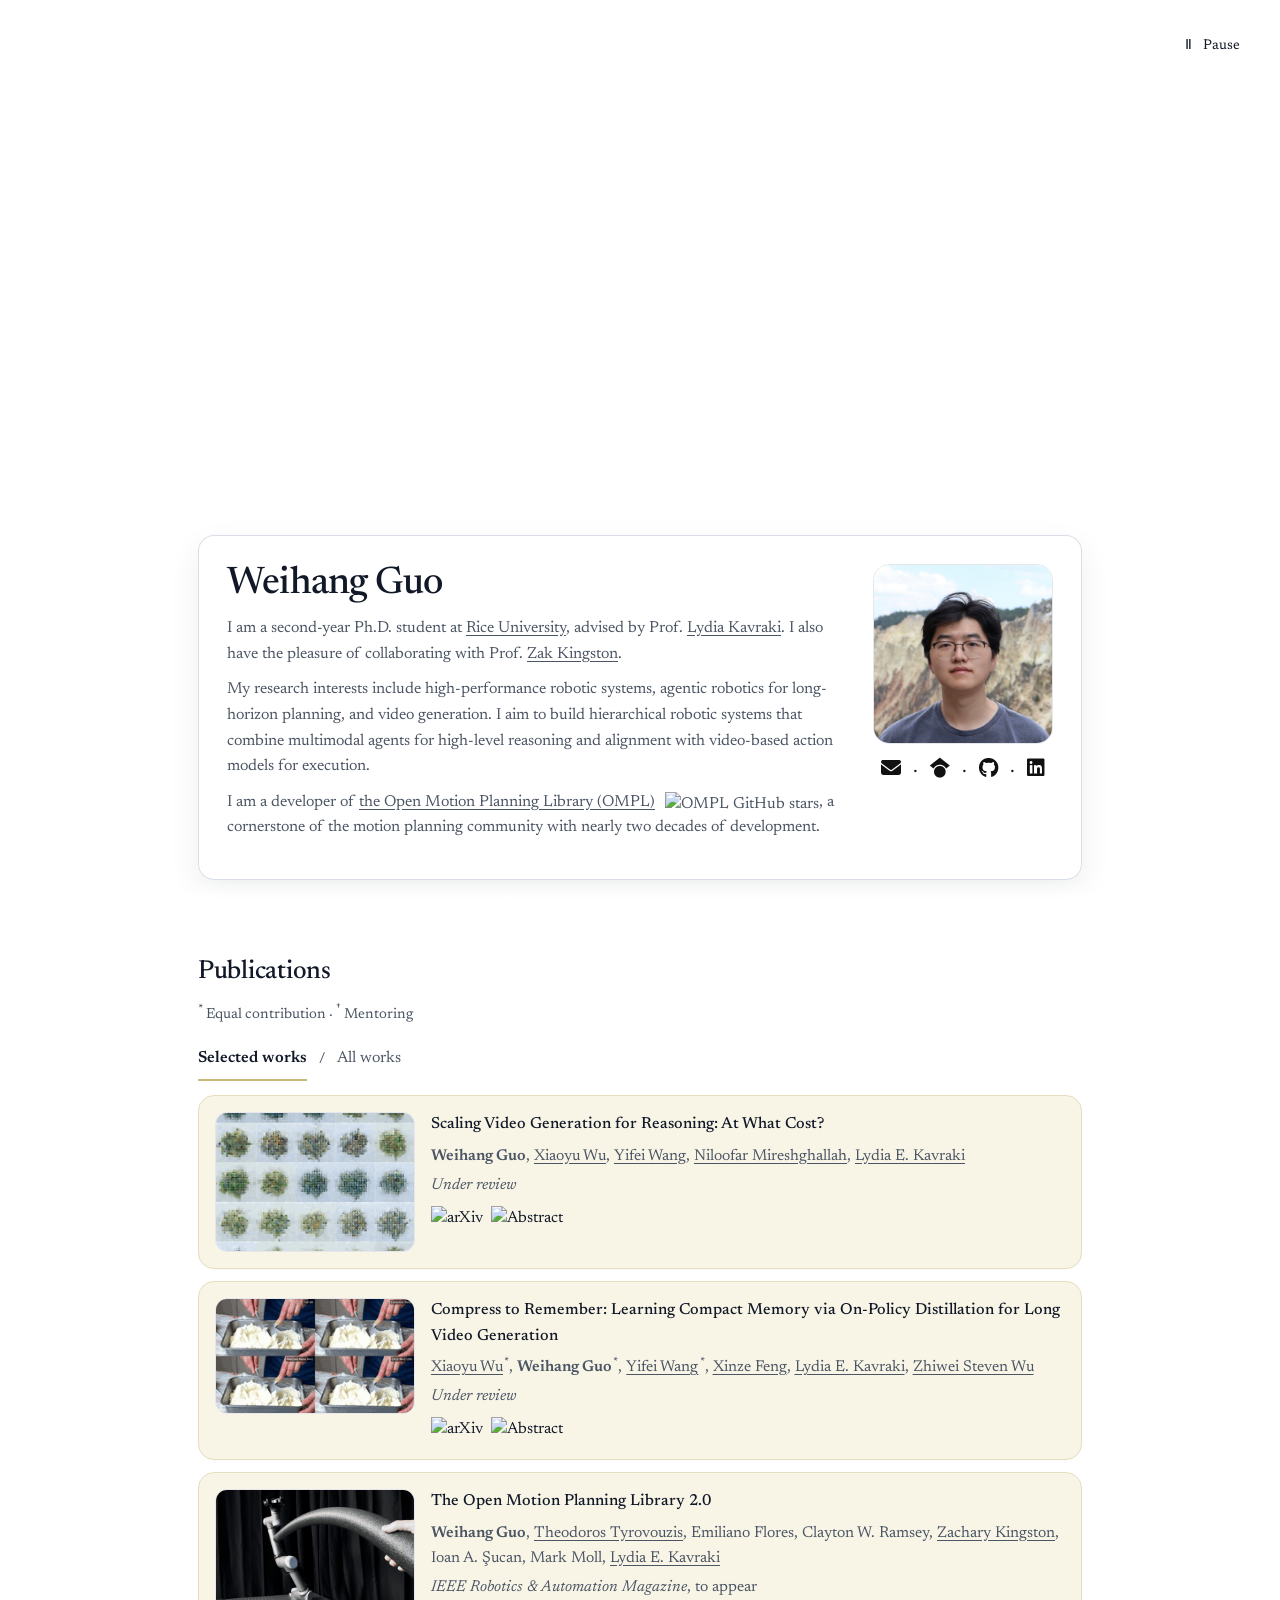
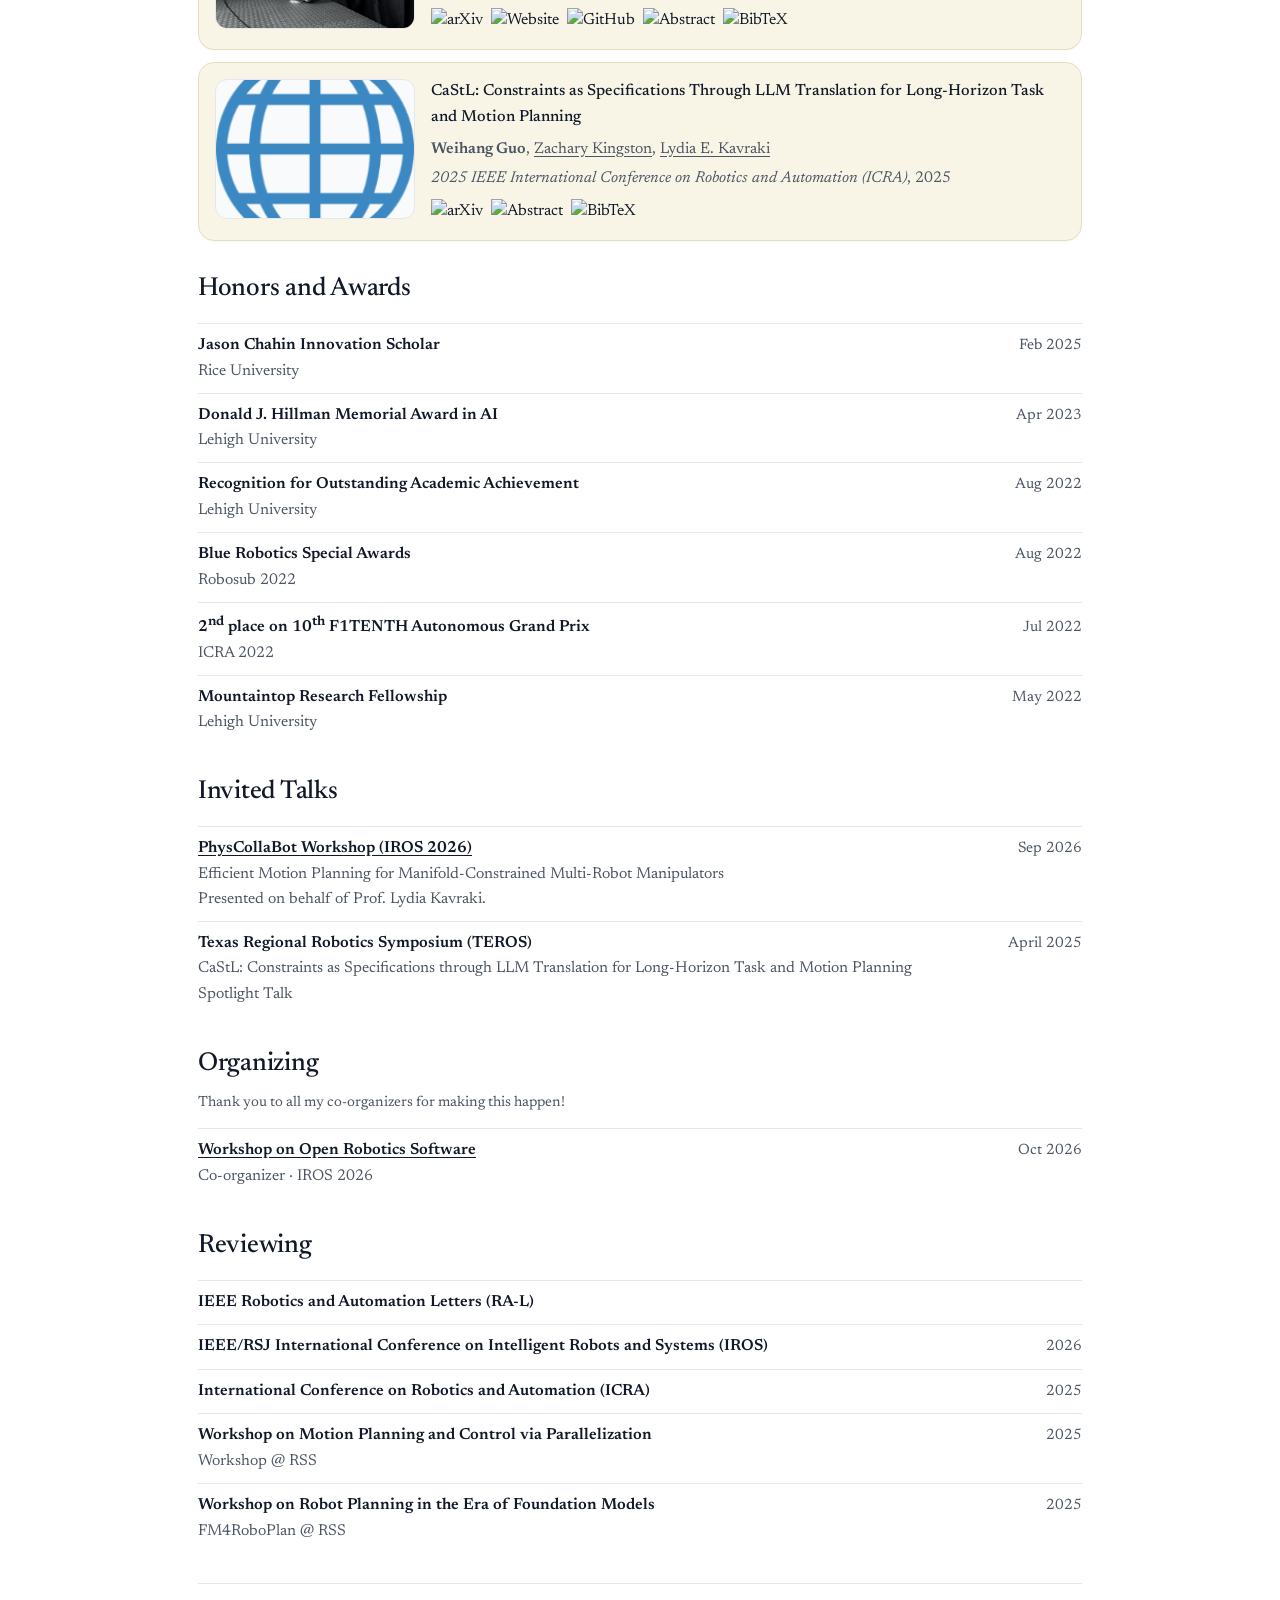
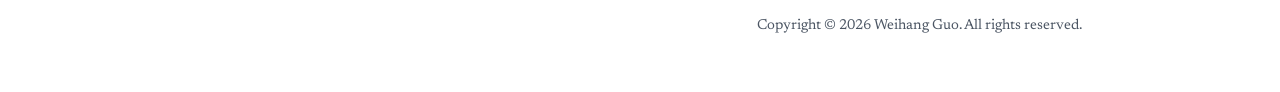
==== index.html @ 92f0de95 "Replace PACC thumbnail with animated comparison video" ====
<!DOCTYPE HTML>
<html lang="en">
  <head>
    <meta http-equiv="Content-Type" content="text/html; charset=UTF-8">

    <title>Weihang Guo</title>

    <meta name="author" content="Weihang Guo">
    <meta name="viewport" content="width=device-width, initial-scale=1">
    <link rel="shortcut icon" href="images/favicon/favicon.svg" type="image/x-icon">
    <link rel="preconnect" href="https://fonts.googleapis.com">
    <link rel="preconnect" href="https://fonts.gstatic.com" crossorigin>
    <link rel="stylesheet" href="https://fonts.googleapis.com/css2?family=Newsreader:ital,opsz,wght@0,6..72,400;0,6..72,500;0,6..72,600;1,6..72,400;1,6..72,500;1,6..72,600&amp;display=swap">
    <link rel="stylesheet" type="text/css" href="stylesheet.css?v=20260929-publication-filter">
    <script src="cover.js" defer></script>
    <link rel="stylesheet" href="https://cdnjs.cloudflare.com/ajax/libs/font-awesome/6.5.0/css/all.min.css">
    <script src="https://cdnjs.cloudflare.com/ajax/libs/js-yaml/4.1.0/js-yaml.min.js"></script>
    
  </head>
<body>
  <section class="cover" aria-labelledby="cover-title">
    <div class="cover-collage" aria-hidden="true">
      <div class="cover-tile"><img src="images/cover_page/cover_1.webp" alt="" decoding="async"></div>
      <div class="cover-tile"><img src="images/cover_page/posters/cover_3.jpg" data-animation="images/cover_page/cover_3.gif" alt="" decoding="async"></div>
      <div class="cover-tile"><img src="images/cover_page/posters/cover_9.jpg" data-animation="images/cover_page/cover_9.gif" alt="" decoding="async"></div>
      <div class="cover-tile"><img src="images/cover_page/cover_11.webp" alt="" decoding="async"></div>
      <div class="cover-tile"><img src="images/cover_page/posters/cover_14.jpg" data-animation="images/cover_page/cover_14.gif" alt="" decoding="async"></div>
      <div class="cover-tile"><img src="images/cover_page/posters/cover_10.jpg" data-animation="images/cover_page/cover_10.gif" alt="" decoding="async"></div>
      <div class="cover-tile"><img src="images/cover_page/posters/cover_13.jpg" data-animation="images/cover_page/cover_13.gif" alt="" decoding="async"></div>
      <div class="cover-tile"><img src="images/cover_page/cover_6.webp" alt="" decoding="async"></div>
      <div class="cover-tile"><img src="images/cover_page/posters/cover_15.jpg" data-animation="images/cover_page/cover_15.gif" alt="" decoding="async"></div>
      <div class="cover-tile"><img src="images/cover_page/posters/cover_8.jpg" data-animation="images/cover_page/cover_8.gif" alt="" decoding="async"></div>
      <div class="cover-tile"><img src="images/cover_page/posters/cover_5.jpg" data-animation="images/cover_page/cover_5.gif" alt="" decoding="async"></div>
      <div class="cover-tile"><img src="images/cover_page/cover_4.webp" alt="" decoding="async"></div>
      <div class="cover-tile"><img src="images/cover_page/posters/cover_12.jpg" data-animation="images/cover_page/cover_12.gif" alt="" decoding="async"></div>
      <div class="cover-tile"><img src="images/cover_page/posters/cover_7.jpg" data-animation="images/cover_page/cover_7.gif" alt="" decoding="async"></div>
      <div class="cover-tile"><img src="images/cover_page/posters/cover_16.jpg" data-animation="images/cover_page/cover_16.gif" alt="" decoding="async"></div>
      <div class="cover-tile"><img src="images/cover_page/cover_2.webp" alt="" decoding="async"></div>
    </div>
    <div class="cover-shade"></div>
    <div class="cover-content">
      <!-- Header -->
      <header class="hero" id="about">
        <div class="hero-text">
          <h1 class="name" id="cover-title">Weihang Guo</h1>

          <p>
            I am a second-year Ph.D. student at <a target="_blank" href="https://www.rice.edu/">Rice University</a>,
            advised by Prof. <a target="_blank" href="https://profiles.rice.edu/faculty/lydia-e-kavraki">Lydia Kavraki</a>.
            I also have the pleasure of collaborating with Prof. <a target="_blank" href="https://zkingston.com/">Zak Kingston</a>.
          </p>

          <p>
            My research interests include high-performance robotic systems, agentic robotics for long-horizon planning, and video generation.
            I aim to build hierarchical robotic systems that combine multimodal agents for high-level reasoning and alignment with video-based action models for execution.
          </p>

          <p>
            I am a developer of <a target="_blank" href="https://ompl.kavrakilab.org/">the Open Motion Planning Library (OMPL)</a>
            <a class="github-stars" href="https://github.com/ompl/ompl" target="_blank" rel="noopener noreferrer" aria-label="View OMPL on GitHub">
              <img src="https://img.shields.io/github/stars/ompl/ompl?style=social&amp;label=OMPL%20stars" alt="OMPL GitHub stars" height="20" decoding="async">
            </a>,
            a cornerstone of the motion planning community with nearly two decades of development.
          </p>

          <!-- <p>
            You can find my CV <a target="_blank" href="cv.pdf">here</a>.
          </p> -->
        </div>

        <div class="avatar-container">
          <div class="avatar">
            <img src="images/me.jpeg" alt="Weihang Guo" width="180" height="180" fetchpriority="high" />
          </div>
          <nav class="links" aria-label="Contact and profiles">
            <a href="mailto:wg25@rice.edu" title="Email" aria-label="Email">
              <i class="fa-solid fa-envelope"></i>
            </a><span class="links-separator" aria-hidden="true">·</span>
            <a target="_blank" href="https://scholar.google.com/citations?user=wMvaTUMAAAAJ&hl=en" title="Google Scholar" aria-label="Google Scholar">
              <i class="fa-brands fa-google-scholar"></i>
            </a><span class="links-separator" aria-hidden="true">·</span>
            <a target="_blank" href="https://github.com/WeihangGuo" title="GitHub" aria-label="GitHub">
              <i class="fa-brands fa-github"></i>
            </a><span class="links-separator" aria-hidden="true">·</span>
            <a target="_blank" rel="noopener noreferrer" href="https://www.linkedin.com/in/weihang-guo-95519a206/" title="LinkedIn" aria-label="LinkedIn">
              <i class="fa-brands fa-linkedin" aria-hidden="true"></i>
            </a>
          </nav>
        </div>
      </header>
    </div>
    <button class="cover-pause" type="button" aria-label="Pause cover animation" aria-pressed="false" hidden>
      <span class="cover-pause-icon" aria-hidden="true">Ⅱ</span>
      <span class="cover-pause-label">Pause</span>
    </button>
  </section>
  <div class="page">
    <!-- Publications -->
    <section class="section">
      <h2>Publications</h2>
      <p class="section-note"><sup>*</sup> Equal contribution &middot; <sup>&dagger;</sup> Mentoring</p>
      <div class="pub-filters" role="group" aria-label="Publication view">
        <button class="pub-filter" type="button" data-pubs-view="selected" aria-pressed="true" aria-controls="pubs-container">Selected works</button>
        <span aria-hidden="true">/</span>
        <button class="pub-filter" type="button" data-pubs-view="all" aria-pressed="false" aria-controls="pubs-container">All works</button>
      </div>
      <noscript>
        <style>
          .pub-filters{ display: none; }
          #pubs-container[data-view="selected"] > .pub:not(.pub-highlight){ display: grid; }
        </style>
      </noscript>
      <div id="pubs-container" data-view="selected">
<!-- PUBS:BEGIN (auto-generated by build_pubs.py from data/*.yml; do not edit by hand) -->
      <article class="pub">
        <img class="pub-thumb pub-thumb-contain" src="images/lee2026semanticrisk.webp" alt="paper thumbnail" onerror="this.src='images/favicon/android-chrome-192x192.png'" />
        <div class="pub-body">
          <div class="pub-title">Foundation-Model-Guided Topology-Aware Semantic Risk Fields for Manipulation</div>
          <div class="pub-authors">Giung Lee, <strong>Weihang Guo</strong><sup class="author-marker" title="Mentoring" aria-label="Mentoring">†</sup>, <a target="_blank" href="https://profiles.rice.edu/faculty/lydia-e-kavraki">Lydia E. Kavraki</a></div>
          <div class="pub-footer">
            <div class="pub-venue"><em>Under review</em></div>
            <div class="pub-links">
              <a target="_blank" href="https://arxiv.org/abs/2609.36640">
                <img src="https://img.shields.io/badge/arXiv-2609.36640-b31b1b.svg" alt="arXiv">
              </a>
              <a onclick="document.getElementById('abs-lee2026semanticrisk').style.display = document.getElementById('abs-lee2026semanticrisk').style.display === 'block' ? 'none' : 'block'">
                <img src="https://img.shields.io/badge/Abstract-374151.svg" alt="Abstract">
              </a>
            </div>
          </div>
          <div class="pub-dropdown" id="abs-lee2026semanticrisk">
            <p><strong>Abstract:</strong> Robot motion planning in everyday environments must satisfy hard geometric constraints while accounting for context-dependent semantic risk. We present a foundation-model-guided, topology-aware semantic risk field that extends manipulation safety beyond collision avoidance. For each manipulated-object/scene-object pair, a foundation model provides six directional risk weights and a pair-specific spatial decay scale. The method combines these priors with voxelized 3D scene geometry using topology-aware shielding and geodesic spatial decay. A GPU-parallel backend batches object-level distance and risk computations to construct a dense 3D field that serves as a modular cost for downstream motion planning. We evaluate the field's shielding behavior under full and partial barriers and compare its 3D workspace representation with a pixel-wise semantic-prior baseline. Across three household simulation scenarios, trajectories optimized with the proposed field have lower semantic exposure than collision-only trajectories under the same geometric constraints. We also evaluate the computational practicality and reliability of the supporting pipeline. Together, these results support the proposed field as a practical topology-aware semantic cost representation for manipulation planning beyond collision avoidance.</p>
          </div>
        </div>
      </article>
      <article class="pub pub-highlight">
        <img class="pub-thumb" src="images/guo2026scalingvideo.gif" alt="paper thumbnail" onerror="this.src='images/favicon/android-chrome-192x192.png'" />
        <div class="pub-body">
          <div class="pub-title">Scaling Video Generation for Reasoning: At What Cost?</div>
          <div class="pub-authors"><strong>Weihang Guo</strong>, <a target="_blank" href="https://nicholas0228.github.io/">Xiaoyu Wu</a>, <a target="_blank" href="https://a-little-hoof.github.io/">Yifei Wang</a>, <a target="_blank" href="https://mireshghallah.github.io/">Niloofar Mireshghallah</a>, <a target="_blank" href="https://profiles.rice.edu/faculty/lydia-e-kavraki">Lydia E. Kavraki</a></div>
          <div class="pub-footer">
            <div class="pub-venue"><em>Under review</em></div>
            <div class="pub-links">
              <a target="_blank" href="https://arxiv.org/abs/2609.36599">
                <img src="https://img.shields.io/badge/arXiv-2609.36599-b31b1b.svg" alt="arXiv">
              </a>
              <a onclick="document.getElementById('abs-guo2026scalingvideo').style.display = document.getElementById('abs-guo2026scalingvideo').style.display === 'block' ? 'none' : 'block'">
                <img src="https://img.shields.io/badge/Abstract-374151.svg" alt="Abstract">
              </a>
            </div>
          </div>
          <div class="pub-dropdown" id="abs-guo2026scalingvideo">
            <p><strong>Abstract:</strong> We study whether scaling video generation enables models to reason about hidden information from the past frames, and at what computational cost. Our controlled benchmark requires predicting nine prescribed moves of an initially solved 2x2x2 Rubik's Cube from a fixed view of three faces. Correct predictions require inferring how actions change hidden states, and the simulator provides exact ground truth for evaluation. Models learn plausible cube geometry early, while correct sticker configurations require substantially more training. Although validation MSE follows approximate power-law scaling, lower MSE loss does not reliably indicate downstream reasoning capabilities. Smaller autoregressive models achieve higher state accuracy with limited compute, while larger models reach higher accuracy after more training. At roughly 0.1 PF-days, the 70M-parameter model correctly predicts the visible sticker configuration in 44.6% of post-action frames, compared with 0.3% for the 1B model, which reaches 83.7% at 3.14 PF-days. Symbolic state supervision raises the 20M model's frame accuracy from 31.1% to 67.3% at the same training-data budget, suggesting that learning representations of state changes can complement scaling.</p>
          </div>
        </div>
      </article>
      <article class="pub pub-highlight">
        <img class="pub-thumb pub-thumb-contain" src="images/wu2026pacc.gif" alt="paper thumbnail" onerror="this.src='images/favicon/android-chrome-192x192.png'" />
        <div class="pub-body">
          <div class="pub-title">Compress to Remember: Learning Compact Memory via On-Policy Distillation for Long Video Generation</div>
          <div class="pub-authors"><a target="_blank" href="https://nicholas0228.github.io/">Xiaoyu Wu</a><sup class="author-marker" title="Equal contribution" aria-label="Equal contribution">*</sup>, <strong>Weihang Guo</strong><sup class="author-marker" title="Equal contribution" aria-label="Equal contribution">*</sup>, <a target="_blank" href="https://a-little-hoof.github.io/">Yifei Wang</a><sup class="author-marker" title="Equal contribution" aria-label="Equal contribution">*</sup>, <a target="_blank" href="https://www.linkedin.com/in/xinze/">Xinze Feng</a>, <a target="_blank" href="https://profiles.rice.edu/faculty/lydia-e-kavraki">Lydia E. Kavraki</a>, <a target="_blank" href="https://zstevenwu.com/">Zhiwei Steven Wu</a></div>
          <div class="pub-footer">
            <div class="pub-venue"><em>Under review</em></div>
            <div class="pub-links">
              <a target="_blank" href="https://arxiv.org/abs/2609.36364">
                <img src="https://img.shields.io/badge/arXiv-2609.36364-b31b1b.svg" alt="arXiv">
              </a>
              <a onclick="document.getElementById('abs-wu2026pacc').style.display = document.getElementById('abs-wu2026pacc').style.display === 'block' ? 'none' : 'block'">
                <img src="https://img.shields.io/badge/Abstract-374151.svg" alt="Abstract">
              </a>
            </div>
          </div>
          <div class="pub-dropdown" id="abs-wu2026pacc">
            <p><strong>Abstract:</strong> Standard video generators do not natively compact historical context into reusable memory tokens. As generation continues, the growing history makes it increasingly difficult to retain information from earlier frames due to long-context degradation. Key-frame-based approaches address this challenge by retaining selected past frames, but can discard information needed for future generation. Rather than relying on frame selection alone, we study whether a frozen video generator can supply the supervision needed to learn a compact representation of the history. We propose Prediction-Aligned Context Compaction (PACC), which uses a learned compressor to aggregate information across past frames into compact memory tokens. We train the compressor through on-policy distillation, using the same frozen generator both as a student when conditioned on compressed memory and as a teacher when conditioned on the full history. The student generates continuations, while the teacher provides targets for the same noisy inputs at each denoising step. Only the compressor is updated to align the student's predictions with these targets. We evaluate PACC on MBench, which jointly measures memory-event coverage and consistency. PACC outperforms the strongest baseline by 6.63 points on Causal-rCM and 3.19 points on Causal Forcing. Evaluation on VBench-Long using MovieGen prompts further shows that PACC produces minute-long videos with generation quality competitive with baselines. Together, these results show that learning to compact historical context can improve long-video memory without modifying the underlying generator.</p>
          </div>
        </div>
      </article>
      <article class="pub">
        <img class="pub-thumb pub-thumb-contain" src="images/guo2026nudge.gif?v=20260929-lowres" alt="paper thumbnail" onerror="this.src='images/favicon/android-chrome-192x192.png'" />
        <div class="pub-body">
          <div class="pub-title">Zero-Shot Reactive Obstacle Avoidance for Generative Robot Policies</div>
          <div class="pub-authors"><strong>Weihang Guo</strong>, <a target="_blank" href="https://profiles.rice.edu/faculty/lydia-e-kavraki">Lydia E. Kavraki</a></div>
          <div class="pub-footer">
            <div class="pub-venue"><em>Under review</em></div>
            <div class="pub-links">
              <a target="_blank" href="https://arxiv.org/abs/2609.35231">
                <img src="https://img.shields.io/badge/arXiv-2609.35231-b31b1b.svg" alt="arXiv">
              </a>
              <a onclick="document.getElementById('abs-guo2026nudge').style.display = document.getElementById('abs-guo2026nudge').style.display === 'block' ? 'none' : 'block'">
                <img src="https://img.shields.io/badge/Abstract-374151.svg" alt="Abstract">
              </a>
            </div>
          </div>
          <div class="pub-dropdown" id="abs-guo2026nudge">
            <p><strong>Abstract:</strong> We propose NUDGE (Nudge Update via Differentiable GEometry), a training-free obstacle-avoidance procedure that can be incorporated in any robot policy based on diffusion or flow matching, including diffusion policies and vision-language-action models. Our work injects gradients from a signed distance field, a function returning each point's distance to the nearest obstacle, into the policy at inference time to steer it away from obstacles. It supports any common action parameterization, from absolute or relative joint poses to end-effector poses, through a differentiable joint-trajectory decoder. Experiments show that NUDGE preserves the policy's task distribution and runs reactively in real time.</p>
          </div>
        </div>
      </article>
      <article class="pub">
        <img class="pub-thumb" src="images/yan2025using.gif" alt="paper thumbnail" onerror="this.src='images/favicon/android-chrome-192x192.png'" />
        <div class="pub-body">
          <div class="pub-title">Using VLM Reasoning to Constrain Task and Motion Planning</div>
          <div class="pub-authors"><a target="_blank" href="https://muyangyan.github.io/">Muyang Yan</a>, <a target="_blank" href="https://www.linkedin.com/in/mmengdib/">Miras Mengdibayev</a>, <a target="_blank" href="https://www.linkedin.com/in/ardonfloros/">Ardon Floros</a>, <strong>Weihang Guo</strong>, <a target="_blank" href="https://profiles.rice.edu/faculty/lydia-e-kavraki">Lydia E. Kavraki</a>, <a target="_blank" href="https://zkingston.com/">Zachary Kingston</a></div>
          <div class="pub-footer">
            <div class="pub-venue"><em>arXiv</em></div>
            <div class="pub-links">
              <a target="_blank" href="https://arxiv.org/abs/2510.25548">
                <img src="https://img.shields.io/badge/arXiv-2510.25548-b31b1b.svg" alt="arXiv">
              </a>
              <a onclick="document.getElementById('abs-yan2025using').style.display = document.getElementById('abs-yan2025using').style.display === 'block' ? 'none' : 'block'">
                <img src="https://img.shields.io/badge/Abstract-374151.svg" alt="Abstract">
              </a>
              <a onclick="document.getElementById('bib-yan2025using').style.display = document.getElementById('bib-yan2025using').style.display === 'block' ? 'none' : 'block'">
                <img src="https://img.shields.io/badge/BibTeX-374151.svg" alt="BibTeX">
              </a>
            </div>
          </div>
          <div class="pub-dropdown" id="abs-yan2025using">
            <p><strong>Abstract:</strong> In task and motion planning, high-level task planning is done over an abstraction of the world to enable efficient search in long-horizon robotics problems. However, the feasibility of these task-level plans relies on the downward refinability of the abstraction into continuous motion. When a domain's refinability is poor, task-level plans that appear valid may ultimately fail during motion planning, requiring replanning and resulting in slower overall performance. Prior works mitigate this by encoding refinement issues as constraints to prune infeasible task plans. However, these approaches only add constraints upon refinement failure, expending significant search effort on infeasible branches. We propose VIZ-COAST, a method of leveraging the common-sense spatial reasoning of large pretrained Vision-Language Models to identify issues with downward refinement a priori, bypassing the need to fix these failures during planning. Experiments on two challenging TAMP domains show that our approach is able to extract plausible constraints from images and domain descriptions, drastically reducing planning times and, in some cases, eliminating downward refinement failures altogether, generalizing to a diverse range of instances from the broader domain.</p>
          </div>
          <div class="pub-dropdown" id="bib-yan2025using">
<pre><code>@misc{yan2025using,
  title={Using VLM Reasoning to Constrain Task and Motion Planning}, 
  author={Muyang Yan and Miras Mengdibayev and Ardon Floros and Weihang Guo and Lydia E. Kavraki and Zachary Kingston},
  year={2025},
  eprint={2510.25548},
  archivePrefix={arXiv},
  primaryClass={cs.RO},
  url={https://arxiv.org/abs/2510.25548}, 
}</code></pre>
          </div>
        </div>
      </article>
      <article class="pub pub-highlight">
        <img class="pub-thumb" src="images/ompl-vamp-combined.gif" alt="paper thumbnail" onerror="this.src='images/favicon/android-chrome-192x192.png'" />
        <div class="pub-body">
          <div class="pub-title">The Open Motion Planning Library 2.0</div>
          <div class="pub-authors"><strong>Weihang Guo</strong>, <a target="_blank" href="https://tyrovouzis.dev/">Theodoros Tyrovouzis</a>, Emiliano Flores, Clayton W. Ramsey, <a target="_blank" href="https://zkingston.com/">Zachary Kingston</a>, Ioan A. Şucan, Mark Moll, <a target="_blank" href="https://profiles.rice.edu/faculty/lydia-e-kavraki">Lydia E. Kavraki</a></div>
          <div class="pub-footer">
            <div class="pub-venue"><em>IEEE Robotics &amp; Automation Magazine</em>, to appear</div>
            <div class="pub-links">
              <a target="_blank" href="https://arxiv.org/abs/2605.29301">
                <img src="https://img.shields.io/badge/arXiv-2605.29301-b31b1b.svg" alt="arXiv">
              </a>
              <a target="_blank" href="https://ompl.kavrakilab.org/">
                <img src="https://img.shields.io/badge/website-ompl-428bca.svg" alt="Website">
              </a>
              <a target="_blank" href="https://github.com/ompl/ompl">
                <img src="https://img.shields.io/badge/GitHub-ompl%2Fompl-2ea44f.svg?logo=github" alt="GitHub">
              </a>
              <a onclick="document.getElementById('abs-guo2026ompl2').style.display = document.getElementById('abs-guo2026ompl2').style.display === 'block' ? 'none' : 'block'">
                <img src="https://img.shields.io/badge/Abstract-374151.svg" alt="Abstract">
              </a>
              <a onclick="document.getElementById('bib-guo2026ompl2').style.display = document.getElementById('bib-guo2026ompl2').style.display === 'block' ? 'none' : 'block'">
                <img src="https://img.shields.io/badge/BibTeX-374151.svg" alt="BibTeX">
              </a>
            </div>
          </div>
          <div class="pub-dropdown" id="abs-guo2026ompl2">
            <p><strong>Abstract:</strong> The Open Motion Planning Library (OMPL), first released in 2008, has become a cornerstone of the motion planning community, providing implementations of a wide range of state-of-the-art sampling-based algorithms. Over almost two decades of continuous development, we have steadily expanded the library with new planners, state spaces, and problem formulations. These additions range from asymptotically optimal and lazy planners to constrained motion planning and planning with temporal-logic goals. Building on this foundation, we introduce OMPL 2.0, a major evolution of the library that targets real-time motion planning through hardware acceleration and integrates seamlessly with modern AI research workflows. We also reflect on how OMPL and the field of motion planning have grown together over the years, and discuss the library's broader impact on the research community.</p>
          </div>
          <div class="pub-dropdown" id="bib-guo2026ompl2">
<pre><code>@misc{guo2026openmotionplanninglibrary,
  title={The Open Motion Planning Library 2.0},
  author={Weihang Guo and Theodoros Tyrovouzis and Emiliano Flores and Clayton W. Ramsey and Zachary K. Kingston and Ioan A. Şucan and Mark Moll and Lydia E. Kavraki},
  year={2026},
  eprint={2605.29301},
  archivePrefix={arXiv},
  primaryClass={cs.RO},
  url={https://arxiv.org/abs/2605.29301},
}</code></pre>
          </div>
        </div>
      </article>
      <article class="pub">
        <img class="pub-thumb" src="images/guo2026omplbinding.png" alt="paper thumbnail" onerror="this.src='images/favicon/android-chrome-192x192.png'" />
        <div class="pub-body">
          <div class="pub-title">Python Bindings for a Large C++ Robotics Library: The Case of OMPL</div>
          <div class="pub-authors"><strong>Weihang Guo</strong>, <a target="_blank" href="https://tyrovouzis.dev/">Theodoros Tyrovouzis</a>, <a target="_blank" href="https://profiles.rice.edu/faculty/lydia-e-kavraki">Lydia E. Kavraki</a></div>
          <div class="pub-footer">
            <div class="pub-venue"><em>2026 IEEE International Conference on Robotics and Automation (ICRA)</em>, 2026</div>
            <div class="pub-links">
              <a target="_blank" href="https://arxiv.org/abs/2603.04668">
                <img src="https://img.shields.io/badge/arXiv-2603.04668-b31b1b.svg" alt="arXiv">
              </a>
              <a target="_blank" href="https://github.com/ompl/ompl">
                <img src="https://img.shields.io/badge/GitHub-ompl%2Fompl-2ea44f.svg?logo=github" alt="GitHub">
              </a>
              <a onclick="document.getElementById('abs-guo2026omplbinding').style.display = document.getElementById('abs-guo2026omplbinding').style.display === 'block' ? 'none' : 'block'">
                <img src="https://img.shields.io/badge/Abstract-374151.svg" alt="Abstract">
              </a>
              <a onclick="document.getElementById('bib-guo2026omplbinding').style.display = document.getElementById('bib-guo2026omplbinding').style.display === 'block' ? 'none' : 'block'">
                <img src="https://img.shields.io/badge/BibTeX-374151.svg" alt="BibTeX">
              </a>
            </div>
          </div>
          <div class="pub-dropdown" id="abs-guo2026omplbinding">
            <p><strong>Abstract:</strong> Python bindings are a critical bridge between high-performance C++ libraries and the flexibility of Python, enabling rapid prototyping, reproducible experiments, and integration with simulation and learning frameworks in robotics research. Yet, generating bindings for large codebases is a tedious process that creates a heavy burden for a small group of maintainers. In this work, we investigate the use of Large Language Models (LLMs) to assist in generating nanobind wrappers, with human experts kept in the loop. Our workflow mirrors the structure of the C++ codebase, scaffolds empty wrapper files, and employs LLMs to fill in binding definitions. Experts then review and refine the generated code to ensure correctness, compatibility, and performance. Through a case study on a large C++ motion planning library, we document common failure modes, including mismanaging shared pointers, overloads, and trampolines, and show how in-context examples and careful prompt design improve reliability. Experiments demonstrate that the resulting bindings achieve runtime performance comparable to legacy solutions. Beyond this case study, our results provide general lessons for applying LLMs to binding generation in large-scale C++ projects.</p>
          </div>
          <div class="pub-dropdown" id="bib-guo2026omplbinding">
<pre><code>@inproceedings{guo2026ompl-python,
    Author = {Weihang Guo and Theodoros Tyrovouzis and Lydia E. Kavraki},
    Title = {Python Bindings for a Large C++ Robotics Library: The Case of OMPL},
    Booktitle = {IEEE International Conference on Robotics and Automation (ICRA)},
    Year = {2026}
}</code></pre>
          </div>
        </div>
      </article>
      <article class="pub">
        <img class="pub-thumb" src="images/guo2024efficient.png" alt="paper thumbnail" onerror="this.src='images/favicon/android-chrome-192x192.png'" />
        <div class="pub-body">
          <div class="pub-title">Efficient Multi-Robot Motion Planning for Manifold-Constrained Manipulators by Randomized Scheduling and Informed Path Generation</div>
          <div class="pub-authors"><strong>Weihang Guo</strong>, <a target="_blank" href="https://zkingston.com/">Zachary Kingston</a>, <a target="_blank" href="https://hangkaiyu.github.io/">Kaiyu Hang</a>, <a target="_blank" href="https://profiles.rice.edu/faculty/lydia-e-kavraki">Lydia E. Kavraki</a></div>
          <div class="pub-footer">
            <div class="pub-venue"><em>IEEE Robotics and Automation Letters (RA-L)</em>, 2026</div>
            <div class="pub-links">
              <a target="_blank" href="https://arxiv.org/abs/2412.00366">
                <img src="https://img.shields.io/badge/arXiv-2412.00366-b31b1b.svg" alt="arXiv">
              </a>
              <a onclick="document.getElementById('abs-guo2024efficient').style.display = document.getElementById('abs-guo2024efficient').style.display === 'block' ? 'none' : 'block'">
                <img src="https://img.shields.io/badge/Abstract-374151.svg" alt="Abstract">
              </a>
              <a onclick="document.getElementById('bib-guo2024efficient').style.display = document.getElementById('bib-guo2024efficient').style.display === 'block' ? 'none' : 'block'">
                <img src="https://img.shields.io/badge/BibTeX-374151.svg" alt="BibTeX">
              </a>
            </div>
          </div>
          <div class="pub-dropdown" id="abs-guo2024efficient">
            <p><strong>Abstract:</strong> Multi-robot motion planning for high degree-of-freedom manipulators in shared, constrained, and narrow spaces is a complex problem and essential for many scenarios such as construction, surgery, and more. Traditional coupled methods plan directly in the composite configuration space, which scales poorly; decoupled methods, on the other hand, plan separately for each robot but lack completeness. Hybrid methods that obtain paths from individual robots together require the enumeration of many paths before they can find valid composite solutions. This paper introduces Scheduling to Avoid Collisions (StAC), a hybrid approach that more effectively composes paths from individual robots by scheduling (adding stops and coordination motion along all paths) and generates paths that are likely to be feasible by using bidirectional feedback between the scheduler and motion planner for informed sampling. StAC uses 10 to 100 times fewer paths from the low-level planner than state-of-the-art hybrid baselines on challenging problems in manipulator cases.</p>
          </div>
          <div class="pub-dropdown" id="bib-guo2024efficient">
<pre><code>@ARTICLE{guo2024efficient,
  author={Guo, Weihang and Kingston, Zachary and Hang, Kaiyu and Kavraki, Lydia E.},
  journal={IEEE Robotics and Automation Letters}, 
  title={Efficient Multi-Robot Motion Planning for Manifold-Constrained Manipulators by Randomized Scheduling and Informed Path Generation}, 
  year={2026},
  volume={11},
  number={4},
  pages={4385-4392},
  keywords={Robot kinematics;Collision avoidance;Schedules;Manipulators;Manifolds;System recovery;Multi-robot systems;End effectors;Trajectory;Timing;Multi-robot systems;constrained motion planning;motion and path planning;collision avoidance},
  doi={10.1109/LRA.2026.3662639}
}</code></pre>
          </div>
        </div>
      </article>
      <article class="pub pub-highlight">
        <img class="pub-thumb" src="images/guo2025castl.gif" alt="paper thumbnail" onerror="this.src='images/favicon/android-chrome-192x192.png'" />
        <div class="pub-body">
          <div class="pub-title">CaStL: Constraints as Specifications Through LLM Translation for Long-Horizon Task and Motion Planning</div>
          <div class="pub-authors"><strong>Weihang Guo</strong>, <a target="_blank" href="https://zkingston.com/">Zachary Kingston</a>, <a target="_blank" href="https://profiles.rice.edu/faculty/lydia-e-kavraki">Lydia E. Kavraki</a></div>
          <div class="pub-footer">
            <div class="pub-venue"><em>2025 IEEE International Conference on Robotics and Automation (ICRA)</em>, 2025</div>
            <div class="pub-links">
              <a target="_blank" href="https://arxiv.org/abs/2410.22225">
                <img src="https://img.shields.io/badge/arXiv-2410.22225-b31b1b.svg" alt="arXiv">
              </a>
              <a onclick="document.getElementById('abs-guo2025castl').style.display = document.getElementById('abs-guo2025castl').style.display === 'block' ? 'none' : 'block'">
                <img src="https://img.shields.io/badge/Abstract-374151.svg" alt="Abstract">
              </a>
              <a onclick="document.getElementById('bib-guo2025castl').style.display = document.getElementById('bib-guo2025castl').style.display === 'block' ? 'none' : 'block'">
                <img src="https://img.shields.io/badge/BibTeX-374151.svg" alt="BibTeX">
              </a>
            </div>
          </div>
          <div class="pub-dropdown" id="abs-guo2025castl">
            <p><strong>Abstract:</strong> Large Language Models (LLMs) have demonstrated remarkable ability in long-horizon Task and Motion Planning (TAMP) by translating clear and straightforward natural language problems into formal specifications such as the Planning Domain Definition Language (PDDL). However, real-world problems are often ambiguous and involve many complex constraints. In this paper, we introduce Constraints as Specifications through LLMs (CaStL), a framework that identifies constraints such as goal conditions, action ordering, and action blocking from natural language in multiple stages. CaStL translates these constraints into PDDL and Python scripts, which are solved using an custom PDDL solver. Tested across three PDDL domains, CaStL significantly improves constraint handling and planning success rates from natural language specification in complex scenarios.</p>
          </div>
          <div class="pub-dropdown" id="bib-guo2025castl">
<pre><code>@INPROCEEDINGS{guo2025castl,
  author={Guo, Weihang and Kingston, Zachary and Kavraki, Lydia E.},
  booktitle={2025 IEEE International Conference on Robotics and Automation (ICRA)}, 
  title={CaStL: Constraints as Specifications Through LLM Translation for Long-Horizon Task and Motion Planning}, 
  year={2025},
  volume={},
  number={},
  pages={11957-11964},
  keywords={Constraint handling;Translation;Uncertainty;Large language models;Planning;Formal specifications;Robotics and automation},
  doi={10.1109/ICRA55743.2025.11127555}
}</code></pre>
          </div>
        </div>
      </article>
      <!-- PUBS:END -->
      </div>
    </section>

    <!-- Honors -->
    <section class="section" id="honors" aria-labelledby="honors-heading">
      <h2 id="honors-heading">Honors and Awards</h2>
      <ul class="entry-list" role="list">
        <li>
          <div>
            <strong>Jason Chahin Innovation Scholar</strong>
            <span class="entry-detail">Rice University</span>
          </div>
          <time datetime="2025-02">Feb 2025</time>
        </li>
        <li>
          <div>
            <strong>Donald J. Hillman Memorial Award in AI</strong>
            <span class="entry-detail">Lehigh University</span>
          </div>
          <time datetime="2023-04">Apr 2023</time>
        </li>
        <li>
          <div>
            <strong>Recognition for Outstanding Academic Achievement</strong>
            <span class="entry-detail">Lehigh University</span>
          </div>
          <time datetime="2022-08">Aug 2022</time>
        </li>
        <li>
          <div>
            <strong>Blue Robotics Special Awards</strong>
            <span class="entry-detail">Robosub 2022</span>
          </div>
          <time datetime="2022-08">Aug 2022</time>
        </li>
        <li>
          <div>
            <strong>2<sup>nd</sup> place on 10<sup>th</sup> F1TENTH Autonomous Grand Prix</strong>
            <span class="entry-detail">ICRA 2022</span>
          </div>
          <time datetime="2022-07">Jul 2022</time>
        </li>
        <li>
          <div>
            <strong>Mountaintop Research Fellowship</strong>
            <span class="entry-detail">Lehigh University</span>
          </div>
          <time datetime="2022-05">May 2022</time>
        </li>
      </ul>
    </section>

    <!-- Talks -->
    <section class="section" id="invited-talks" aria-labelledby="talks-heading">
      <h2 id="talks-heading">Invited Talks</h2>
      <ul class="entry-list" role="list">
        <li>
          <div>
            <strong><a href="https://physcollabot.github.io/program/index.html" target="_blank" rel="noopener noreferrer">PhysCollaBot Workshop (IROS 2026)</a></strong>
            <span class="entry-detail">Efficient Motion Planning for Manifold-Constrained Multi-Robot Manipulators</span>
            <span class="entry-detail">Presented on behalf of Prof. Lydia Kavraki.</span>
          </div>
          <time datetime="2026-09-27">Sep 2026</time>
        </li>
        <li>
          <div>
            <strong>Texas Regional Robotics Symposium (TEROS)</strong>
            <span class="entry-detail">CaStL: Constraints as Specifications through LLM Translation for Long-Horizon Task and Motion Planning</span>
            <span class="entry-detail">Spotlight Talk</span>
          </div>
          <time datetime="2025-04">April 2025</time>
        </li>
      </ul>
    </section>

    <!-- Organizing -->
    <section class="section" id="organizing" aria-labelledby="organizing-heading">
      <h2 id="organizing-heading">Organizing</h2>
      <p class="section-note">Thank you to all my co-organizers for making this happen!</p>
      <ul class="entry-list" role="list">
        <li>
          <div>
            <strong><a href="https://sites.google.com/rice.edu/iros26-robotics-software/home" target="_blank" rel="noopener noreferrer">Workshop on Open Robotics Software</a></strong>
            <span class="entry-detail">Co-organizer &middot; IROS 2026</span>
          </div>
          <time datetime="2026-10-01">Oct 2026</time>
        </li>
      </ul>
    </section>

    <!-- Reviewing -->
    <section class="section" id="reviewing" aria-labelledby="reviewing-heading">
      <h2 id="reviewing-heading">Reviewing</h2>
      <ul class="entry-list" role="list">
        <li>
          <div><strong>IEEE Robotics and Automation Letters (RA-L)</strong></div>
        </li>
        <li>
          <div><strong>IEEE/RSJ International Conference on Intelligent Robots and Systems (IROS)</strong></div>
          <time datetime="2026">2026</time>
        </li>
        <li>
          <div><strong>International Conference on Robotics and Automation (ICRA)</strong></div>
          <time datetime="2025">2025</time>
        </li>
        <li>
          <div>
            <strong>Workshop on Motion Planning and Control via Parallelization</strong>
            <span class="entry-detail">Workshop @ RSS</span>
          </div>
          <time datetime="2025">2025</time>
        </li>
        <li>
          <div>
            <strong>Workshop on Robot Planning in the Era of Foundation Models</strong>
            <span class="entry-detail">FM4RoboPlan @ RSS</span>
          </div>
          <time datetime="2025">2025</time>
        </li>
      </ul>
    </section>

    <footer class="footer">
      <p>Copyright &copy; 2026 Weihang Guo. All rights reserved.</p>
      <div class="clustrmaps-wrap">
        <script type="text/javascript" id="clustrmaps" src="//clustrmaps.com/map_v2.js?d=EeGT-Tlz_HMIXRAKprJ0fN3DlkZE1zzRVnUGhVyP9F4&cl=ffffff&w=a"></script>
      </div>
    </footer>
  </div>

  <!-- Dynamic Publication Rendering Script -->
  <script>
    const YAML_FILES = [
      'data/lee2026semanticrisk.yml',
      'data/guo2026scalingvideo.yml',
      'data/wu2026pacc.yml',
      'data/guo2026nudge.yml',
      'data/guo2024efficient.yml',
      'data/guo2026omplbinding.yml',
      'data/guo2026ompl2.yml',
      'data/guo2025castl.yml',
      'data/yan2025using.yml'
    ];
    let coauthors = {};

    function setupPublicationFilters() {
      const container = document.getElementById('pubs-container');
      const buttons = document.querySelectorAll('[data-pubs-view]');
      buttons.forEach(button => {
        button.addEventListener('click', () => {
          const view = button.dataset.pubsView;
          container.dataset.view = view;
          buttons.forEach(item => {
            item.setAttribute('aria-pressed', String(item.dataset.pubsView === view));
          });
        });
      });
    }

    async function loadData() {
      // 1. Fetch and parse coauthor profiles
      try {
        const coauthorResponse = await fetch('data/00_coauthor_profile.yml', { cache: 'no-cache' });
        const coauthorText = await coauthorResponse.text();
        const profiles = jsyaml.load(coauthorText);
        coauthors = profiles.reduce((acc, profile) => {
          acc[profile.name] = profile.link;
          return acc;
        }, {});
      } catch (err) {
        console.error("Error loading coauthor profiles:", err);
      }

      // 2. Fetch and parse all papers into a single list
      let papers = [];

      for (const fileUrl of YAML_FILES) {
        try {
          const res = await fetch(fileUrl, { cache: 'no-cache' });
          const text = await res.text();
          const doc = jsyaml.load(text);
          
          if (doc) papers.push(doc);
        } catch (err) {
          console.error(`Error loading ${fileUrl}:`, err);
        }
      }

      // Preprints first, then by arXiv date (newest first) — matches build_pubs.py.
      // arXiv IDs are YYMM.NNNNN, so a numeric compare orders by submission date.
      const arxivKey = (p) => {
        const ax = parseFloat((p.links && p.links.arxiv) || '');
        return Number.isNaN(ax) ? (p.year || 0) : ax;
      };
      papers.sort((a, b) =>
        ((a.type === 'preprint' ? 0 : 1) - (b.type === 'preprint' ? 0 : 1))
        || (arxivKey(b) - arxivKey(a)));

      // Render them into a single list
      renderPapers('pubs-container', papers);
    }

    function renderPapers(containerId, papers) {
      const container = document.getElementById(containerId);
      if (!container) return;

      // If no papers loaded (e.g. fetch blocked on file://), keep the
      // server-rendered static HTML from build_pubs.py as a fallback.
      if (papers.length === 0) return;

      container.innerHTML = papers.map(paper => {
        // Format author names and append this paper's contribution markers.
        const authorHtml = paper.authors.map(author => {
          let nameHtml = author;
          if (author === "Weihang Guo") {
            nameHtml = `<strong>Weihang Guo</strong>`;
          } else if (coauthors[author]) {
            nameHtml = `<a target="_blank" href="${coauthors[author]}">${author}</a>`;
          }
          if ((paper.equal_contributors || []).includes(author)) {
            nameHtml += '<sup class="author-marker" title="Equal contribution" aria-label="Equal contribution">*</sup>';
          }
          if ((paper.mentors || []).includes(author)) {
            nameHtml += '<sup class="author-marker" title="Mentoring" aria-label="Mentoring">†</sup>';
          }
          return nameHtml;
        }).join(", ");

        const venueHtml = paper.type === 'preprint'
          ? `<div class="pub-venue"><em>${paper.status || 'Under review'}</em></div>`
          : (paper.venue ? `<div class="pub-venue"><em>${paper.venue}</em>, ${paper.type === 'accepted' ? 'to appear' : paper.year}</div>` : '');
        const noteHtml = paper.note ? `<div class="pub-note">${paper.note}</div>` : '';

        // Generate Links (Badges)
        let linksHtml = '';
        if (paper.links) {
          if (paper.links.arxiv) {
            linksHtml += `<a target="_blank" href="https://arxiv.org/abs/${paper.links.arxiv}">
              <img src="https://img.shields.io/badge/arXiv-${paper.links.arxiv}-b31b1b.svg" alt="arXiv">
            </a>\n`;
          }
          if (paper.links.website) {
            linksHtml += `<a target="_blank" href="${paper.links.website}">
              <img src="https://img.shields.io/badge/website-ompl-428bca.svg" alt="Website">
            </a>\n`;
          }
          if (paper.links.github) {
            linksHtml += `<a target="_blank" href="https://github.com/${paper.links.github}">
              <img src="https://img.shields.io/badge/GitHub-${encodeURIComponent(paper.links.github)}-2ea44f.svg?logo=github" alt="GitHub">
            </a>\n`;
          }
        }
        
        // Add dropdown toggles if abstract or bibtex exists
        if (paper.abstract) {
          linksHtml += `<a onclick="document.getElementById('abs-${paper.id}').style.display = document.getElementById('abs-${paper.id}').style.display === 'block' ? 'none' : 'block'">
              <img src="https://img.shields.io/badge/Abstract-374151.svg" alt="Abstract">
            </a>\n`;
        }
        if (paper.bibtex) {
          linksHtml += `<a onclick="document.getElementById('bib-${paper.id}').style.display = document.getElementById('bib-${paper.id}').style.display === 'block' ? 'none' : 'block'">
              <img src="https://img.shields.io/badge/BibTeX-374151.svg" alt="BibTeX">
            </a>\n`;
        }

        // Generate Dropdown Content wrappers
        let dropdownHtml = '';
        if (paper.abstract) {
          dropdownHtml += `
          <div class="pub-dropdown" id="abs-${paper.id}">
            <p><strong>Abstract:</strong> ${paper.abstract.replace(/\\n/g, '<br>')}</p>
          </div>`;
        }
        if (paper.bibtex) {
          dropdownHtml += `
          <div class="pub-dropdown" id="bib-${paper.id}">
<pre><code>${paper.bibtex.trim().replace(/</g, "&lt;").replace(/>/g, "&gt;")}</code></pre>
          </div>`;
        }

        return `
      <article class="pub${paper.highlight ? ' pub-highlight' : ''}">
        <img class="pub-thumb${paper.image_fit === 'contain' ? ' pub-thumb-contain' : ''}" src="${paper.image}" alt="paper thumbnail" onerror="this.src='images/favicon/android-chrome-192x192.png'" />
        <div class="pub-body">
          <div class="pub-title">${paper.title}</div>
          <div class="pub-authors">${authorHtml}</div>
          <div class="pub-footer">
            ${venueHtml}
            ${noteHtml}
            <div class="pub-links">
              ${linksHtml}
            </div>
          </div>
          ${dropdownHtml}
        </div>
      </article>`;
      }).join('');
    }

    // Filtering also works with the pre-rendered papers while YAML is loading.
    document.addEventListener('DOMContentLoaded', () => {
      setupPublicationFilters();
      loadData();
    });
  </script>
</body>

</html>
---- stylesheet.css ----
/* ---------- Base ---------- */
:root{
  --bg: #ffffff;
  --text: #111827;      /* slate-900 */
  --muted: #4b5563;     /* slate-600 */
  --border: #e5e7eb;    /* gray-200 */
  --card: #ffffff;
  --shadow: 0 8px 24px rgba(17, 24, 39, 0.08);
  --radius: 16px;
}

*{ box-sizing: border-box; }

html{ scroll-behavior: smooth; }

html, body{
  margin: 0;
  padding: 0;
  background: var(--bg);
  color: var(--text);
  font-family: "Newsreader", "Charter", "Iowan Old Style", Georgia, "Times New Roman", serif;
  font-optical-sizing: auto;
  line-height: 1.6;
}

b, strong{ font-weight: 600; }

a{
  color: inherit;
  text-decoration: underline;
  text-underline-offset: 3px;
}
a:hover{ opacity: 0.8; }

.page{
  max-width: 920px;
  margin: 0 auto;
  padding: 24px 18px 40px;
}

/* ---------- Opening collage ---------- */
.cover{
  position: relative;
  isolation: isolate;
  display: flex;
  flex-direction: column;
  justify-content: flex-end;
  min-height: 100vh;
  min-height: 100svh;
  padding-top: 96px;
  overflow: hidden;
  overflow: clip;
  background: var(--bg);
  color: var(--text);
}
.cover::after{
  content: "";
  position: absolute;
  inset: auto 0 -1px;
  height: 20px;
  background: linear-gradient(180deg, rgba(255, 255, 255, 0), #fff);
  pointer-events: none;
}
.cover-collage{
  --tile-width: max(180px, 22vw);
  --tile-gap: 10px;
  position: absolute;
  inset: -12% -10%;
  display: grid;
  grid-template-columns: repeat(4, var(--tile-width));
  grid-template-rows: repeat(4, minmax(0, 1fr));
  gap: var(--tile-gap);
  transform: rotate(-7deg) scale(1.08);
  opacity: calc(1 - var(--cover-fade, 0));
  pointer-events: none;
}
.cover-tile{
  width: var(--tile-width);
  min-height: 0;
  overflow: hidden;
  border-radius: 5px;
  background: #d8dce1;
}
.cover-tile img{
  display: block;
  width: 100%;
  height: 100%;
  object-fit: cover;
}
.cover.has-animation .cover-tile{
  position: absolute;
  top: 0;
  left: 0;
  height: var(--tile-height);
  offset-path: var(--cover-path);
  offset-anchor: center;
  offset-rotate: 0deg;
  animation: cover-flow var(--flow-duration) linear infinite paused;
  animation-delay: var(--flow-delay);
  animation-direction: reverse;
}
.cover-shade{
  position: absolute;
  inset: 0;
  background:
    linear-gradient(180deg, rgba(255, 255, 255, .12) 0%, rgba(255, 255, 255, .2) 18%,
      rgba(255, 255, 255, .6) 43%, rgba(255, 255, 255, .96) 75%, #fff 94%);
  pointer-events: none;
}
.cover-content{
  position: relative;
  width: 100%;
  max-width: 920px;
  margin: 0 auto;
  padding: 0 18px 20px;
  animation: cover-reveal .8s both;
}
.cover .hero{
  padding: 28px;
  gap: 28px;
  background: rgba(255, 255, 255, .97);
  border-color: rgba(209, 216, 226, .8);
  box-shadow: 0 12px 32px rgba(17, 24, 39, .07);
}
.cover-pause{
  position: absolute;
  right: 24px;
  top: 24px;
  display: inline-flex;
  align-items: center;
  gap: 8px;
  min-height: 44px;
  padding: 10px 15px;
  border: 1px solid rgba(255, 255, 255, .8);
  border-radius: 24px;
  background: rgba(255, 255, 255, .92);
  color: var(--text);
  font: inherit;
  font-size: .875rem;
  cursor: pointer;
}
.cover-pause[hidden]{ display: none; }
.cover-pause:hover{ background: #fff; }
.cover-pause-icon{ width: 14px; text-align: center; }
.cover a:focus-visible, .cover button:focus-visible{
  outline: 3px solid #2563eb;
  outline-offset: 5px;
}
.cover.is-playing .cover-tile{ animation-play-state: running; }
#about{ scroll-margin-top: 28px; }
@keyframes cover-flow{
  from{ offset-distance: 0%; }
  to{ offset-distance: 100%; }
}
@keyframes cover-reveal{
  from{ opacity: 0; transform: translateY(12px); }
  to{ opacity: 1; transform: translateY(0); }
}
@media (max-width: 600px){
  .cover-collage{ --tile-width: 190px; --tile-gap: 7px; }
  .cover .hero{ display: flex; flex-direction: column; padding: 22px; gap: 20px; }
  .cover .avatar-container{ order: -1; flex-direction: row; justify-content: space-between; width: 100%; }
  .cover .avatar{ width: 80px; height: 80px; }
  .cover .links{ margin: 0; gap: 10px; }
  .cover .links-separator{ display: none; }
  .cover .links a{ display: grid; place-items: center; min-width: 28px; min-height: 44px; }
  .cover .name{ font-size: clamp(1.75rem, 8.5vw, 2.375rem); }
  .cover .hero-text p:last-child{ margin-bottom: 0; }
  .cover-pause{ right: 18px; top: 18px; padding: 10px 13px; }
  .cover-pause-label{ display: none; }
}
@media (prefers-reduced-motion: reduce){
  html{ scroll-behavior: auto; }
  .cover-content{ animation: none; }
}

/* ---------- Header ---------- */
.hero{
  display: grid;
  grid-template-columns: 1fr 180px;
  gap: 22px;
  align-items: start;
  padding: 20px;
  border: 1px solid var(--border);
  border-radius: var(--radius);
  box-shadow: var(--shadow);
  background: var(--card);
}

.name{
  margin: 0 0 10px 0;
  font-size: 38px;
  font-weight: 500;
  line-height: 1.1;
  letter-spacing: -0.02em;
}

.hero-text p{ margin: 10px 0; color: var(--muted); }

.github-stars{
  display: inline-flex;
  margin-left: 6px;
  vertical-align: middle;
  text-decoration: none;
}
.github-stars img{
  display: block;
  height: 20px;
  width: auto;
}

.avatar-container {
  display: flex;
  flex-direction: column;
  align-items: center;
}

.avatar{
  display: block;
  width: 180px;
  height: 180px;
  border-radius: var(--radius);
  overflow: hidden;
  border: 1px solid var(--border);
}
.avatar img{
  width: 100%;
  height: 100%;
  object-fit: cover;
  display: block;
}

.links {
  display: flex;
  justify-content: center;
  gap: 12px;
  margin-top: 10px;
  font-size: 20px;
}

.links a {
  color: #111;
  text-decoration: none;
  transition: transform 0.15s ease, opacity 0.15s ease;
}

.links a:hover {
  transform: translateY(-2px);
  opacity: 0.7;
}

/* ---------- Sections ---------- */
.section{
  margin-top: 28px;
}

.section h2{
  font-size: 26px;
  font-weight: 500;
  margin: 0 0 12px 0;
  letter-spacing: -0.01em;
}

.section-note{
  margin: -6px 0 14px;
  color: var(--muted);
  font-size: .9rem;
}

.list{
  margin: 0;
  padding-left: 18px;
  color: var(--muted);
}
.list li{ margin: 6px 0; }

/* ---------- Honors, talks, and reviewing ---------- */
.section[id]{ scroll-margin-top: 28px; }
.entry-list{
  list-style: none;
  margin: 0;
  padding: 0;
}
.entry-list li{
  display: flex;
  align-items: baseline;
  gap: 20px;
  padding: 9px 0;
  border-top: 1px solid var(--border);
}
.entry-list li > div{ min-width: 0; }
.entry-detail{
  display: block;
  color: var(--muted);
  font-size: .98rem;
}
.entry-list time{
  margin-left: auto;
  flex-shrink: 0;
  color: var(--muted);
  font-size: .9375rem;
  white-space: nowrap;
  font-variant-numeric: tabular-nums;
}

/* ---------- Publications ---------- */
.pub-filters{
  display: flex;
  align-items: center;
  gap: 12px;
  margin: 0 0 14px;
  color: var(--muted);
}

.pub-filter{
  padding: 7px 0;
  border: 0;
  border-bottom: 2px solid transparent;
  background: transparent;
  color: var(--muted);
  font: inherit;
  cursor: pointer;
}

.pub-filter:hover{ color: var(--text); }
.pub-filter[aria-pressed="true"]{
  color: var(--text);
  font-weight: 600;
  border-bottom-color: #c7b979;
}

.pub-filter:focus-visible{
  outline: 2px solid #a28e3e;
  outline-offset: 4px;
}

#pubs-container[data-view="selected"] > .pub:not(.pub-highlight){ display: none; }

.pub{
  display: grid;
  grid-template-columns: 200px 1fr;
  gap: 16px;
  align-items: start;
  padding: 16px;
  margin: 12px 0;
  border: 1px solid var(--border);
  border-radius: var(--radius);
  background: var(--card);
  box-shadow: 0 1px 0 rgba(17, 24, 39, 0.02);
}

.pub-highlight{
  background: #f8f5e7;
  border-color: #e6dfbf;
}

.pub-thumb{
  width: 200px;
  height: 140px;
  object-fit: cover;
  border-radius: 12px;
  border: 1px solid var(--border);
  background: #f9fafb;
}

.pub-thumb.pub-thumb-contain{
  width: 100%;
  height: auto;
  object-fit: contain;
  background: #fff;
}

.pub-body {
  min-width: 0; /* Prevents flex/grid children from overflowing */
}

.pub-title{
  font-weight: 500;
  margin-bottom: 6px;
}

.pub-authors, .pub-venue, .pub-note{
  color: var(--muted);
  font-size: 0.98rem;
}

.author-marker{
  margin-left: .1em;
  font-size: .75em;
  line-height: 0;
  vertical-align: super;
}

.pub-footer {
  display: flex;
  flex-direction: column;
  align-items: flex-start;
  gap: 8px;
  margin-top: 4px;
}

.pub-links{
  display: flex;
  gap: 8px;
  flex-wrap: wrap;
}

.pub-links a {
  text-decoration: none;
  cursor: pointer;
}

.pub-dropdown {
  display: none;
  margin-top: 12px;
  padding: 14px 18px;
  background-color: var(--card); /* Match card background to blend in nicely */
  border: 1px solid var(--border); /* Full border to contain it */
  border-radius: 8px; /* Standard border radius */
  font-size: 0.95rem;
  color: var(--text);
  width: 100%; /* Ensure it doesn't overflow */
  box-sizing: border-box;
}

.pub-dropdown pre {
  margin: 0;
  overflow-x: auto;
  font-family: ui-monospace, SFMono-Regular, Menlo, Monaco, Consolas, monospace;
  font-size: 0.85rem;
}

.pub-dropdown p {
  margin: 0;
}

/* ---------- Footer ---------- */
.footer{
  margin-top: 30px;
  padding-top: 16px;
  border-top: 1px solid var(--border);
  color: var(--muted);
  font-size: 0.9rem;
  text-align: right;
}

.clustrmaps-wrap{
  display: none;
}

/* ---------- Responsive ---------- */
@media (max-width: 720px){
  .hero{
    grid-template-columns: 1fr;
    text-align: left;
  }
  .avatar{
    width: 140px;
    height: 140px;
  }
  .pub{
    grid-template-columns: 1fr;
  }
  .pub-thumb{
    width: 100%;
    height: 180px;
  }
}

@media (max-width: 640px){
  .entry-list li{ flex-direction: column; gap: 2px; }
  .entry-list time{ margin-left: 0; }
}
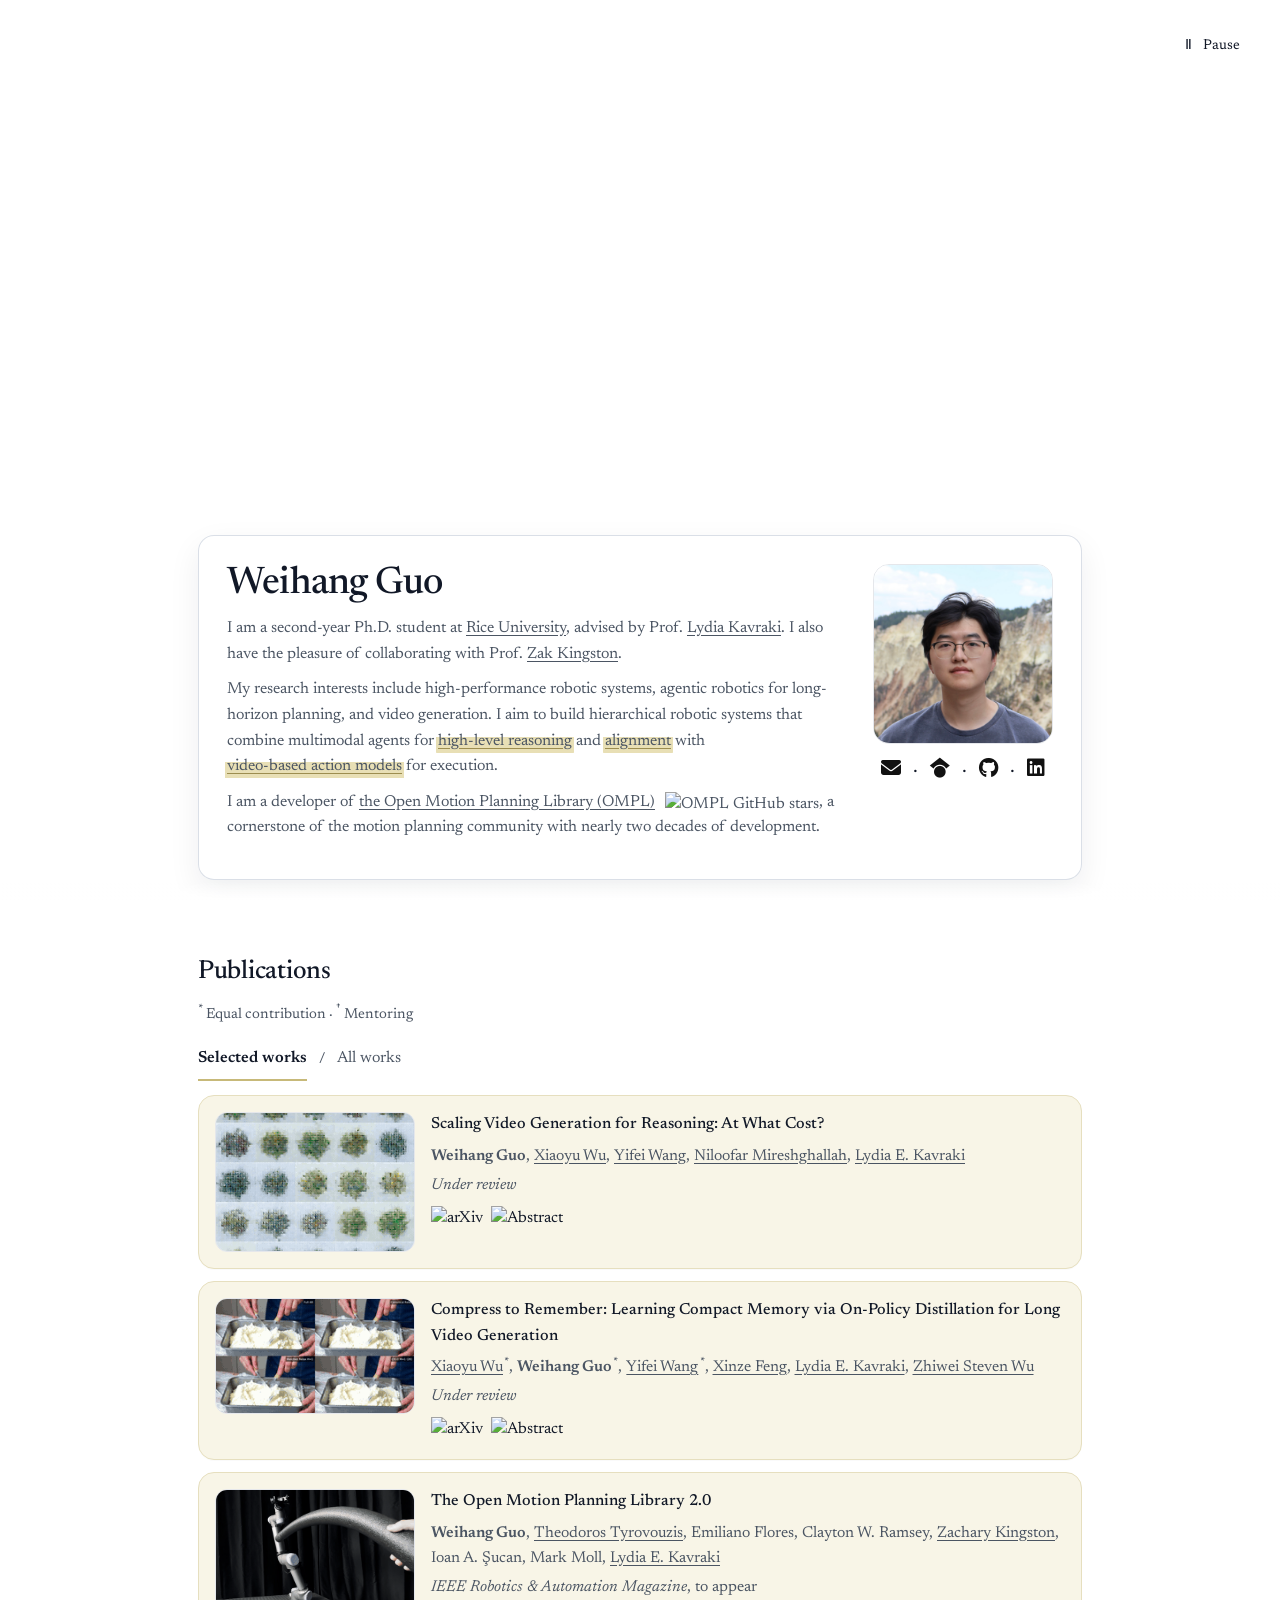
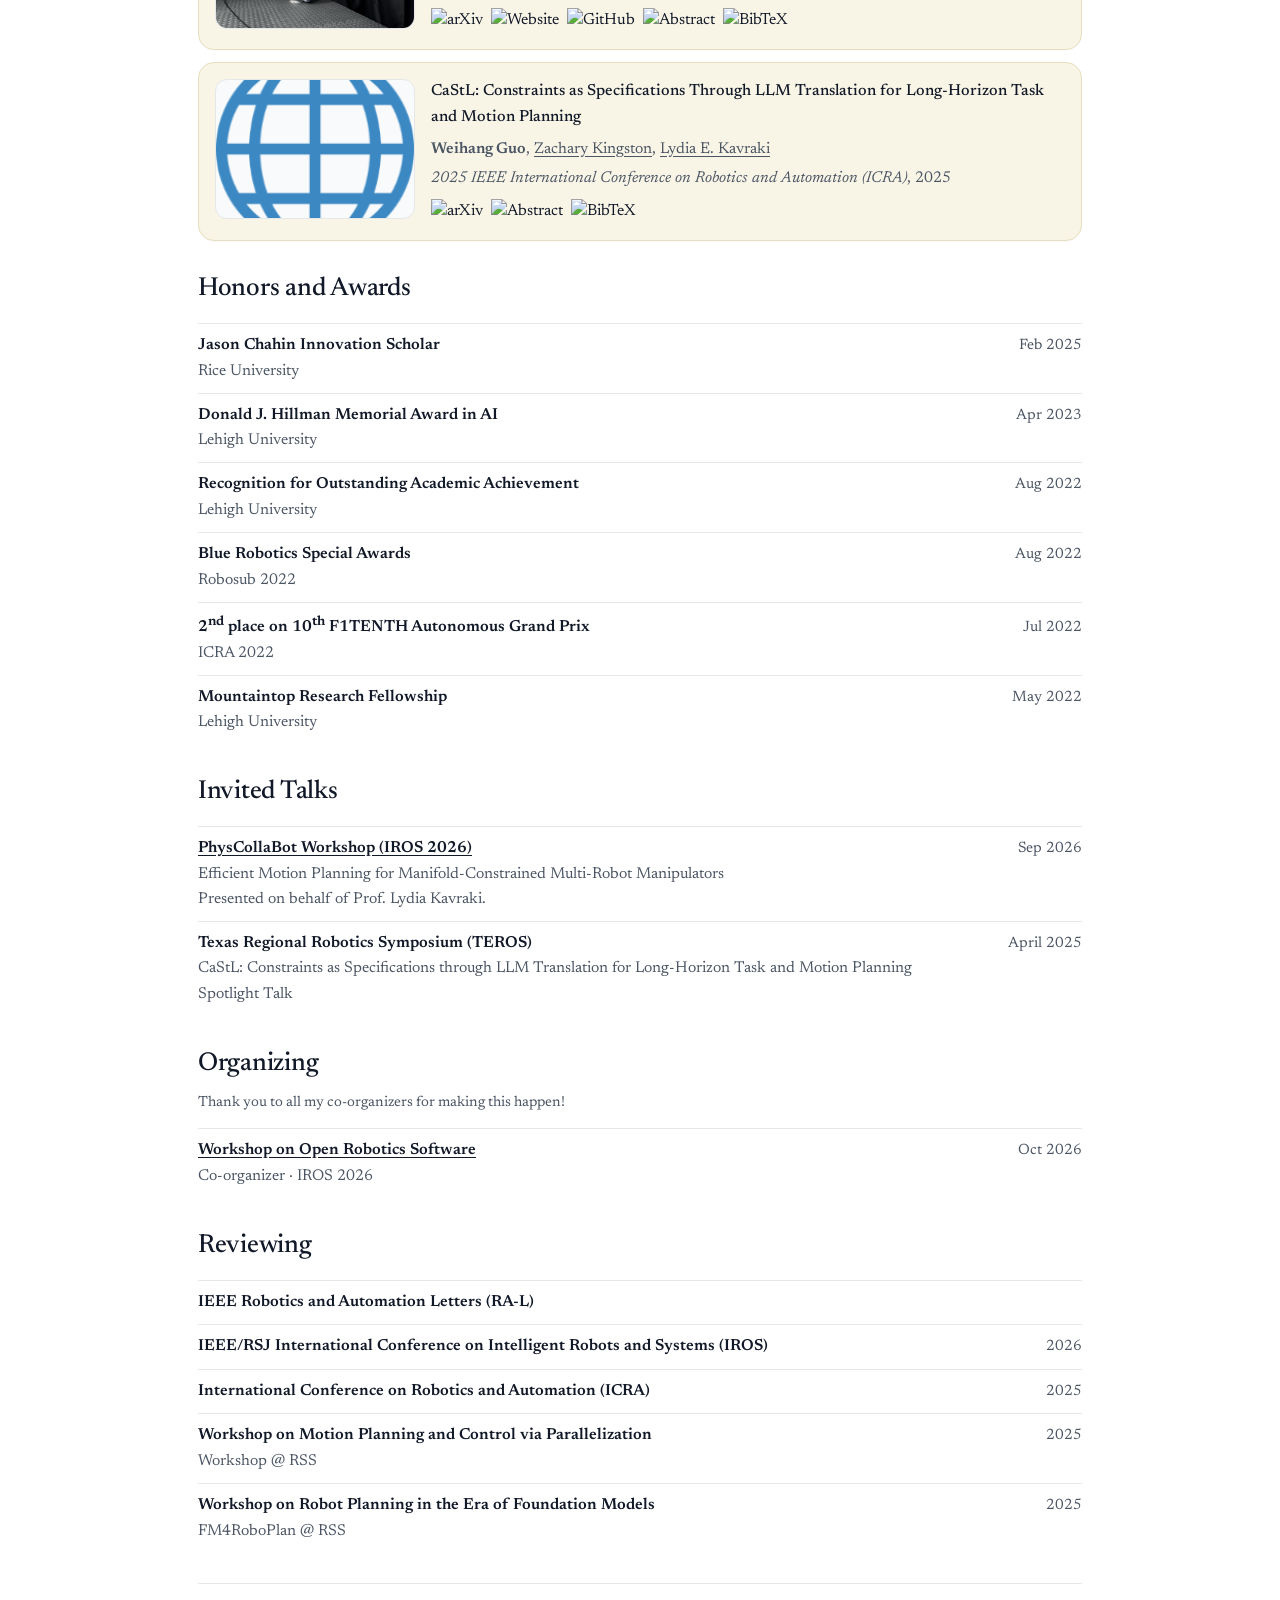
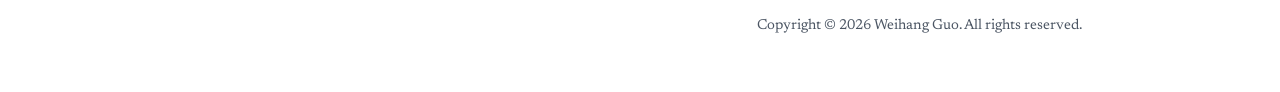
==== commit 466eb22f: "Add highlighted research terms with hover explanations" ====
--- a/index.html
+++ b/index.html
@@ -11,8 +11,9 @@
     <link rel="preconnect" href="https://fonts.googleapis.com">
     <link rel="preconnect" href="https://fonts.gstatic.com" crossorigin>
     <link rel="stylesheet" href="https://fonts.googleapis.com/css2?family=Newsreader:ital,opsz,wght@0,6..72,400;0,6..72,500;0,6..72,600;1,6..72,400;1,6..72,500;1,6..72,600&amp;display=swap">
-    <link rel="stylesheet" type="text/css" href="stylesheet.css?v=20260929-publication-filter">
+    <link rel="stylesheet" type="text/css" href="stylesheet.css?v=20260930-research-marker-underline">
     <script src="cover.js" defer></script>
+    <script src="research-tooltips.js" defer></script>
     <link rel="stylesheet" href="https://cdnjs.cloudflare.com/ajax/libs/font-awesome/6.5.0/css/all.min.css">
     <script src="https://cdnjs.cloudflare.com/ajax/libs/js-yaml/4.1.0/js-yaml.min.js"></script>
     
@@ -52,7 +53,10 @@
 
           <p>
             My research interests include high-performance robotic systems, agentic robotics for long-horizon planning, and video generation.
-            I aim to build hierarchical robotic systems that combine multimodal agents for high-level reasoning and alignment with video-based action models for execution.
+            I aim to build hierarchical robotic systems that combine multimodal agents for
+            <button class="research-keyword" type="button" aria-describedby="research-reasoning-tip">high-level reasoning</button>
+            and <button class="research-keyword" type="button" aria-describedby="research-alignment-tip">alignment</button>
+            with <button class="research-keyword" type="button" aria-describedby="research-action-tip">video-based action models</button> for execution.
           </p>
 
           <p>
@@ -511,6 +515,10 @@
       </div>
     </footer>
   </div>
+
+  <div class="research-tooltip" id="research-reasoning-tip" role="tooltip" hidden>Task decomposition, spatial reasoning, and task planning.</div>
+  <div class="research-tooltip" id="research-alignment-tip" role="tooltip" hidden>Symbolic representations, preference alignment, and efficient agent–embodiment interaction.</div>
+  <div class="research-tooltip" id="research-action-tip" role="tooltip" hidden>Learning video and action representations.</div>
 
   <!-- Dynamic Publication Rendering Script -->
   <script>
--- a/stylesheet.css
+++ b/stylesheet.css
@@ -5,6 +5,8 @@
   --muted: #4b5563;     /* slate-600 */
   --border: #e5e7eb;    /* gray-200 */
   --card: #ffffff;
+  --highlight-bg: #f8f5e7;
+  --keyword-highlight-bg: #e8dfb5;
   --shadow: 0 8px 24px rgba(17, 24, 39, 0.08);
   --radius: 16px;
 }
@@ -197,6 +199,55 @@
 
 .hero-text p{ margin: 10px 0; color: var(--muted); }
 
+.research-keyword{
+  margin: 0 -.1em;
+  padding: 0 .1em;
+  border: 0;
+  border-radius: 2px;
+  background: linear-gradient(transparent 30%, var(--keyword-highlight-bg) 30%, var(--keyword-highlight-bg) 94%, transparent 94%);
+  color: inherit;
+  font: inherit;
+  white-space: nowrap;
+  text-decoration: underline;
+  text-decoration-color: #9c8d50;
+  text-decoration-thickness: 1px;
+  text-underline-offset: 3px;
+  cursor: help;
+}
+
+.research-keyword:hover,
+.research-keyword.is-active,
+.research-keyword:focus-visible{
+  background: linear-gradient(transparent 12%, var(--keyword-highlight-bg) 12%, var(--keyword-highlight-bg) 94%, transparent 94%);
+  color: var(--text);
+}
+
+.research-keyword:focus-visible{
+  outline: 2px solid #a28e3e;
+  outline-offset: 4px;
+  border-radius: 2px;
+}
+
+.research-tooltip{
+  position: fixed;
+  z-index: 1000;
+  width: max-content;
+  max-width: min(340px, calc(100vw - 32px));
+  box-sizing: border-box;
+  margin: 0;
+  padding: 12px 16px;
+  border: 1px solid #e5e1d8;
+  border-radius: 14px;
+  background: #fcfaf6;
+  color: #44413b;
+  box-shadow: 0 14px 32px rgba(33, 28, 18, .13);
+  font-size: 1rem;
+  line-height: 1.5;
+  overflow-wrap: anywhere;
+}
+
+.research-tooltip[hidden]{ display: none; }
+
 .github-stars{
   display: inline-flex;
   margin-left: 6px;
@@ -350,7 +401,7 @@
 }
 
 .pub-highlight{
-  background: #f8f5e7;
+  background: var(--highlight-bg);
   border-color: #e6dfbf;
 }
 
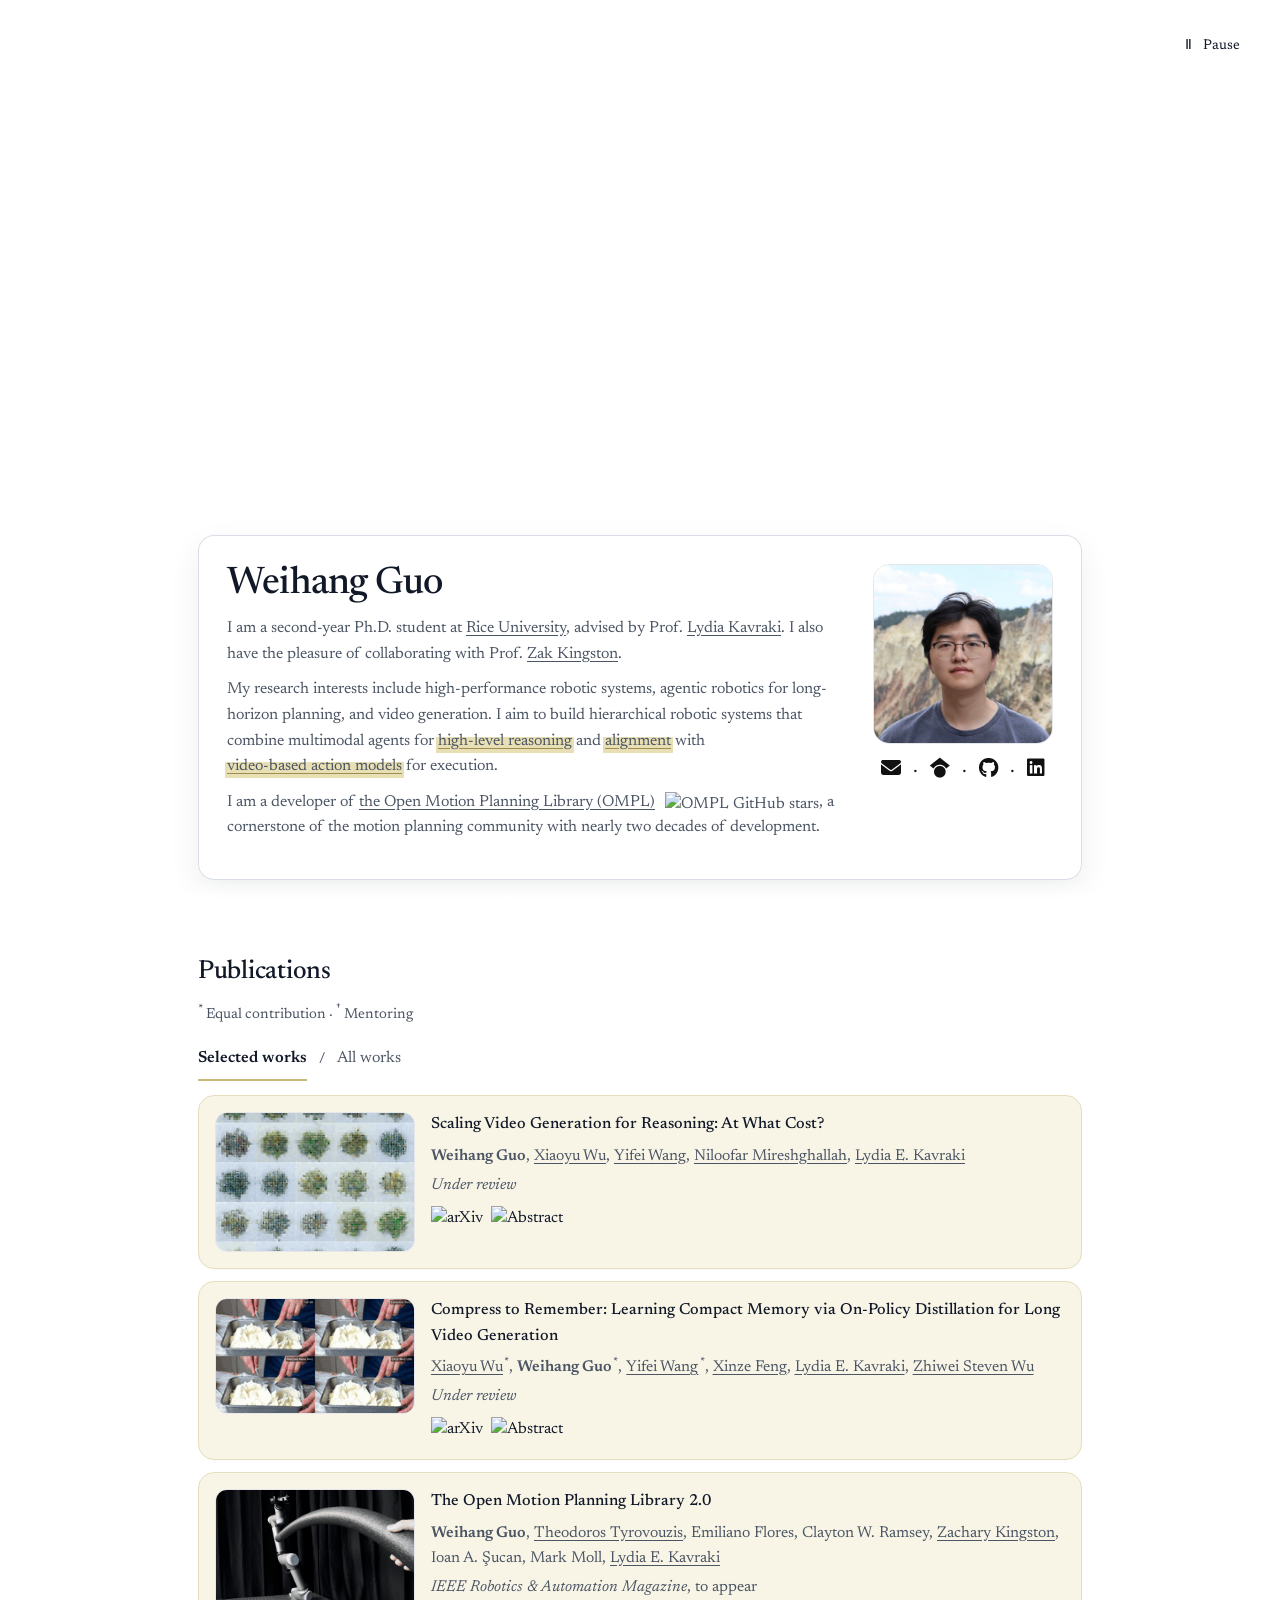
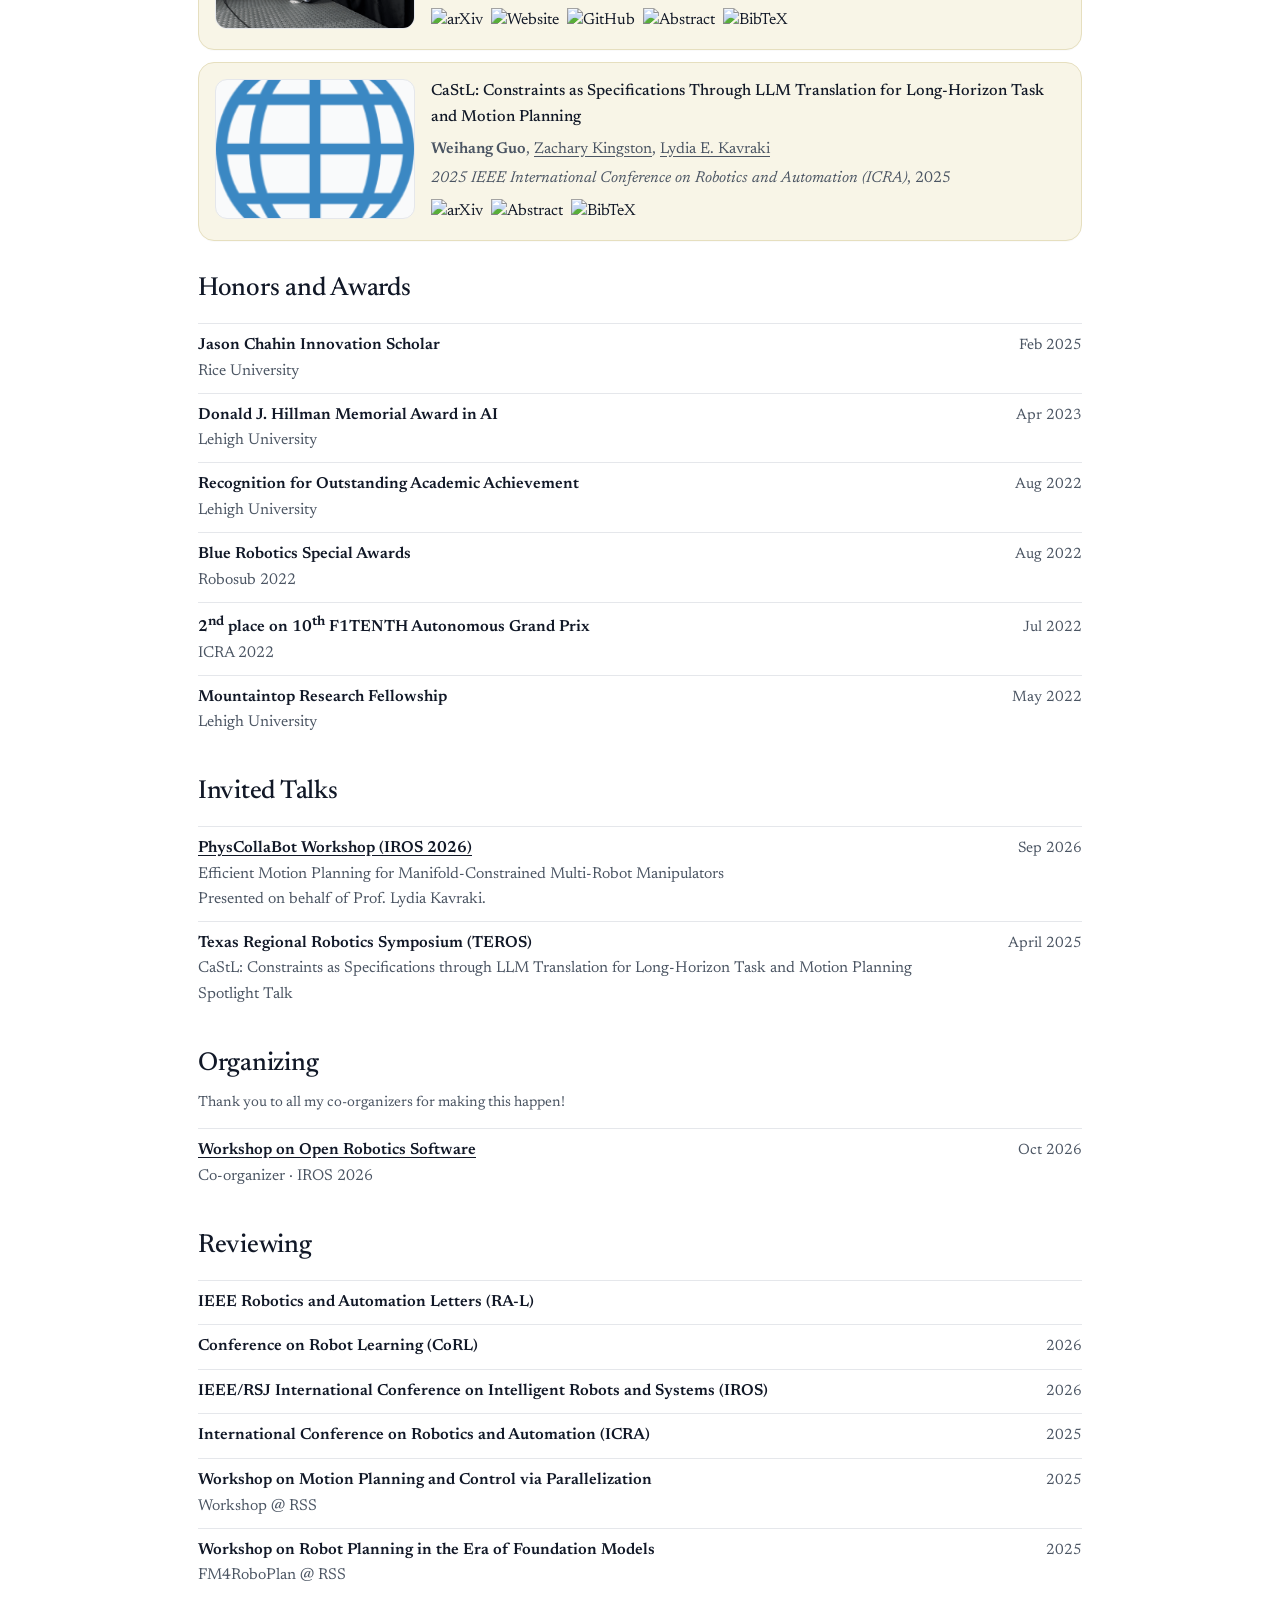
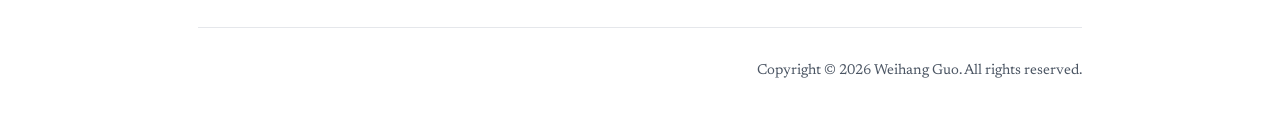
==== commit a302f57d: "Add CoRL 2026 reviewing service" ====
--- a/index.html
+++ b/index.html
@@ -484,6 +484,10 @@
           <div><strong>IEEE Robotics and Automation Letters (RA-L)</strong></div>
         </li>
         <li>
+          <div><strong>Conference on Robot Learning (CoRL)</strong></div>
+          <time datetime="2026">2026</time>
+        </li>
+        <li>
           <div><strong>IEEE/RSJ International Conference on Intelligent Robots and Systems (IROS)</strong></div>
           <time datetime="2026">2026</time>
         </li>
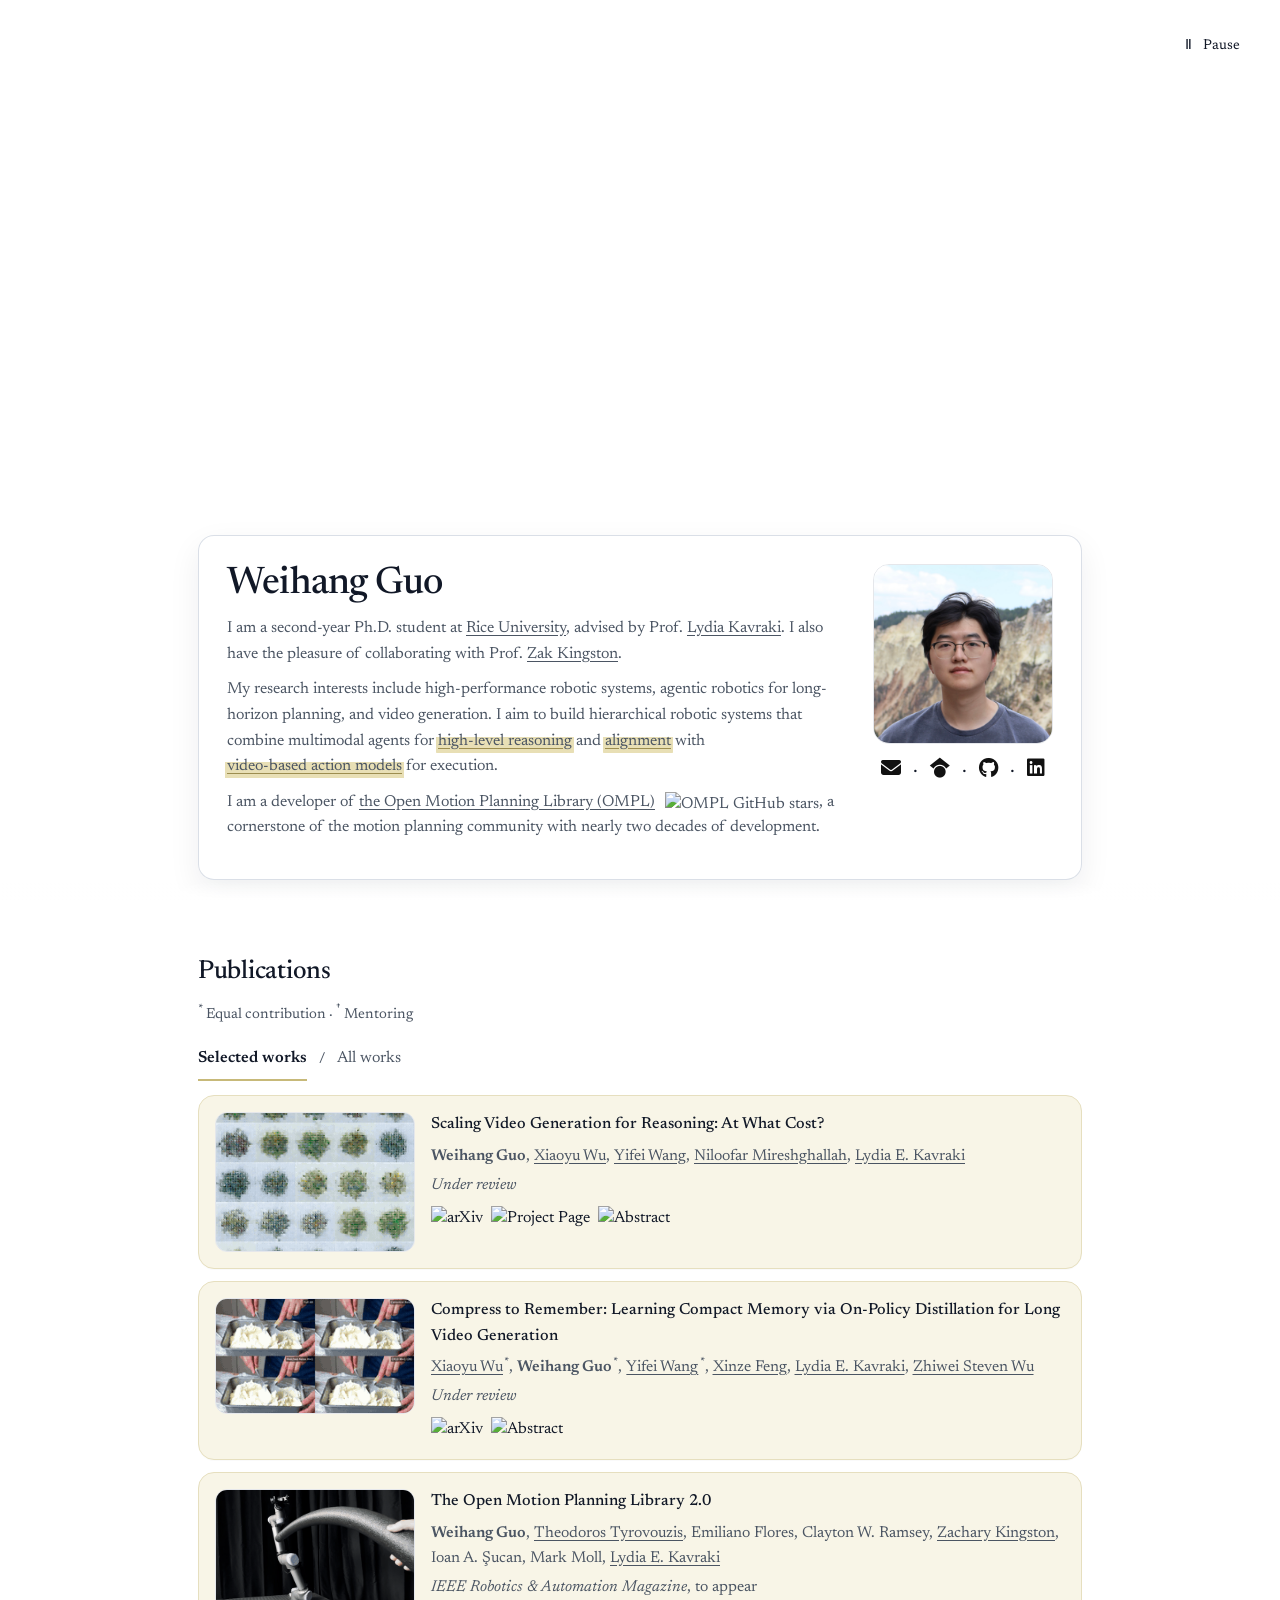
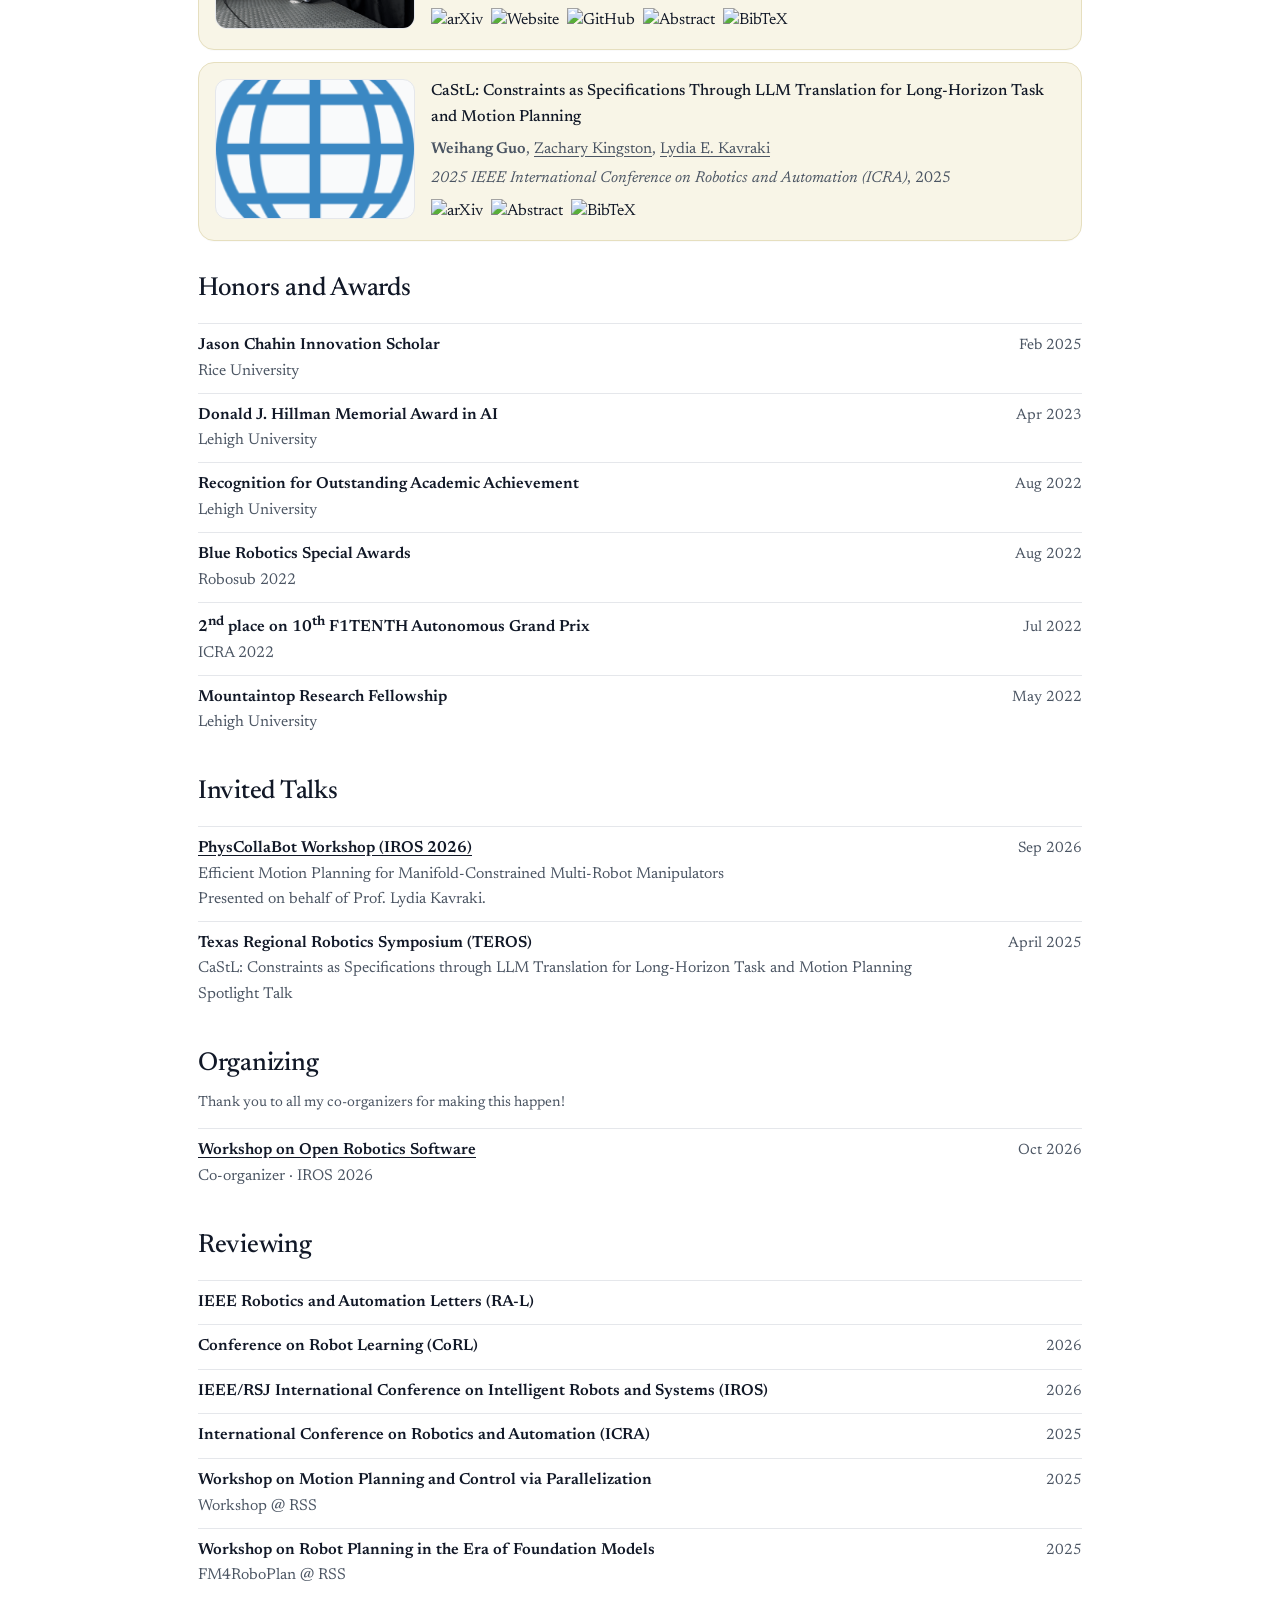
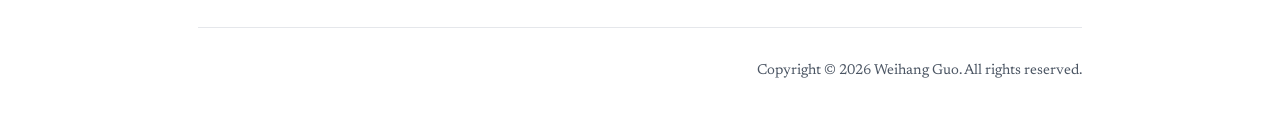
==== commit 7e327085: "Add project page for video reasoning paper" ====
--- a/index.html
+++ b/index.html
@@ -148,6 +148,9 @@
               <a target="_blank" href="https://arxiv.org/abs/2609.36599">
                 <img src="https://img.shields.io/badge/arXiv-2609.36599-b31b1b.svg" alt="arXiv">
               </a>
+              <a target="_blank" rel="noopener noreferrer" href="https://weihangguo.github.io/scaling-video-reasoning/">
+                <img src="https://img.shields.io/badge/Project_Page-428bca.svg" alt="Project Page">
+              </a>
               <a onclick="document.getElementById('abs-guo2026scalingvideo').style.display = document.getElementById('abs-guo2026scalingvideo').style.display === 'block' ? 'none' : 'block'">
                 <img src="https://img.shields.io/badge/Abstract-374151.svg" alt="Abstract">
               </a>
@@ -633,6 +636,11 @@
           if (paper.links.arxiv) {
             linksHtml += `<a target="_blank" href="https://arxiv.org/abs/${paper.links.arxiv}">
               <img src="https://img.shields.io/badge/arXiv-${paper.links.arxiv}-b31b1b.svg" alt="arXiv">
+            </a>\n`;
+          }
+          if (paper.links.project) {
+            linksHtml += `<a target="_blank" rel="noopener noreferrer" href="${paper.links.project}">
+              <img src="https://img.shields.io/badge/Project_Page-428bca.svg" alt="Project Page">
             </a>\n`;
           }
           if (paper.links.website) {
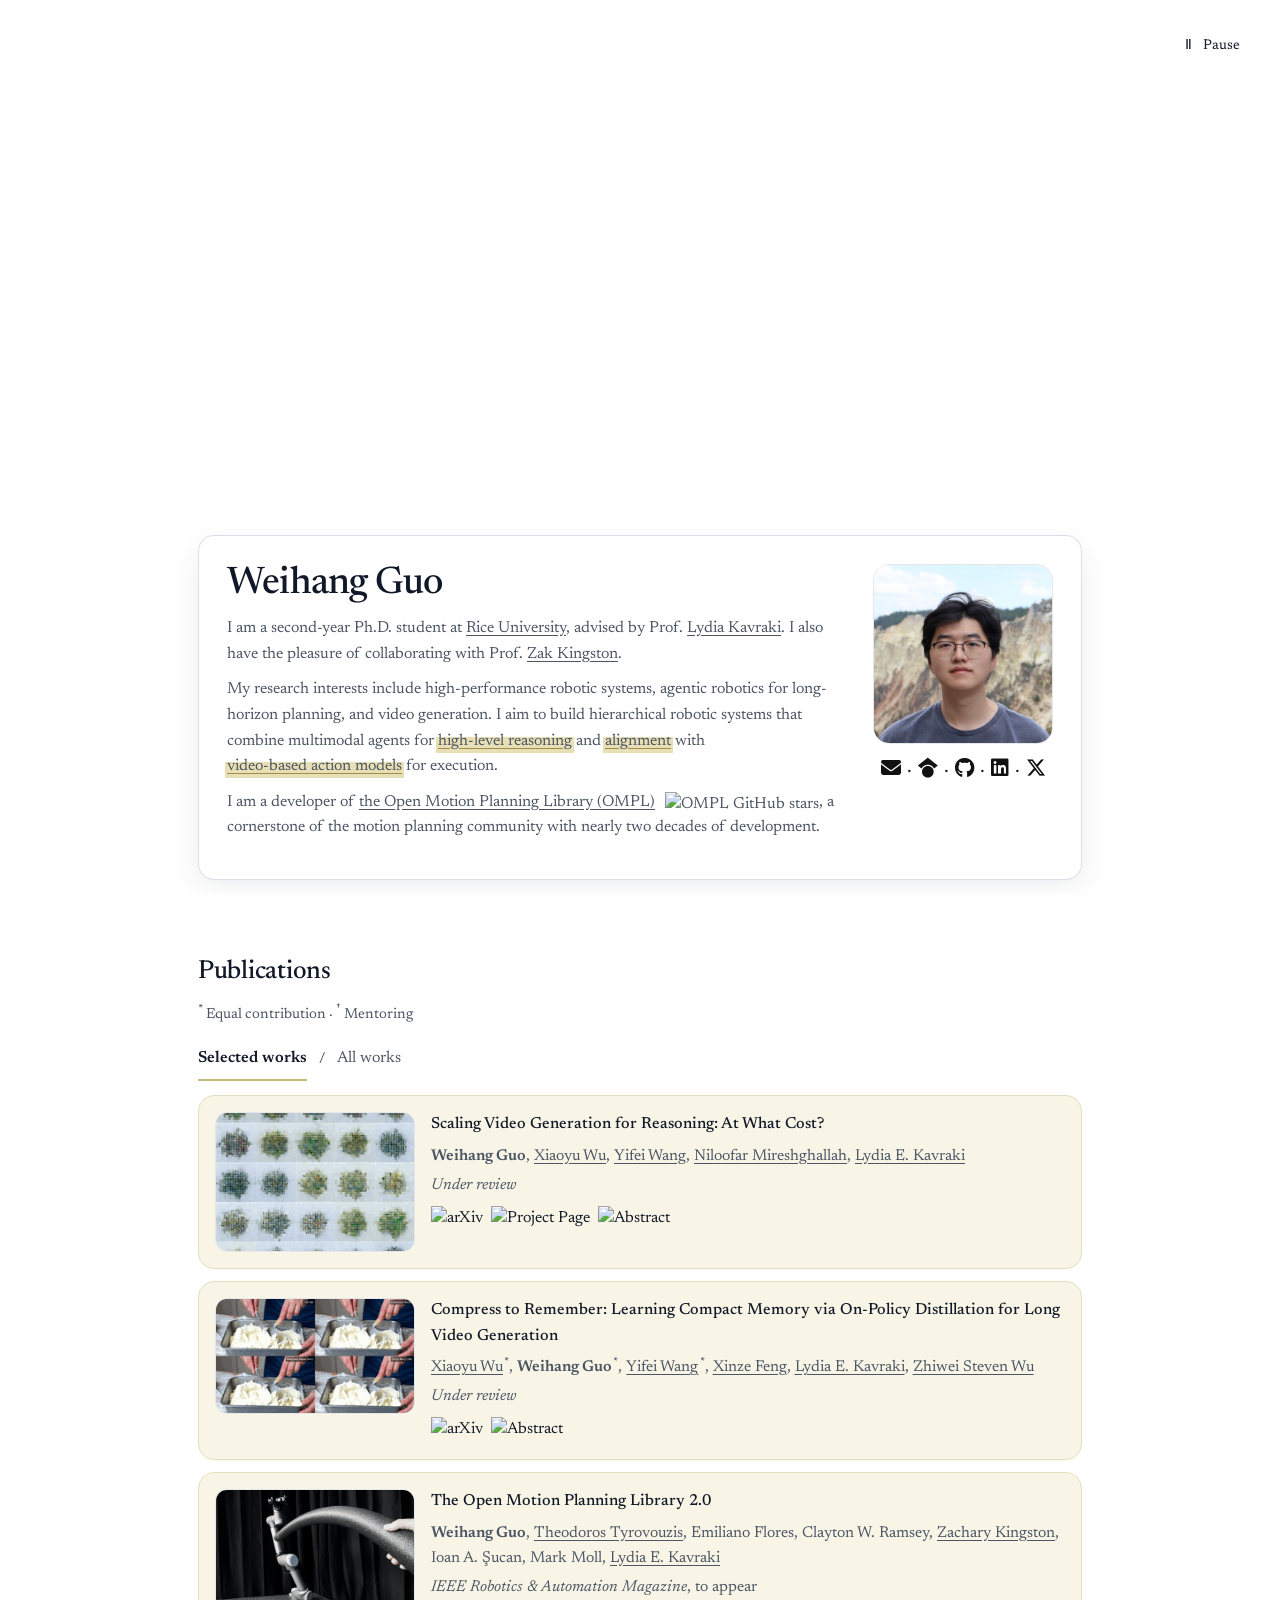
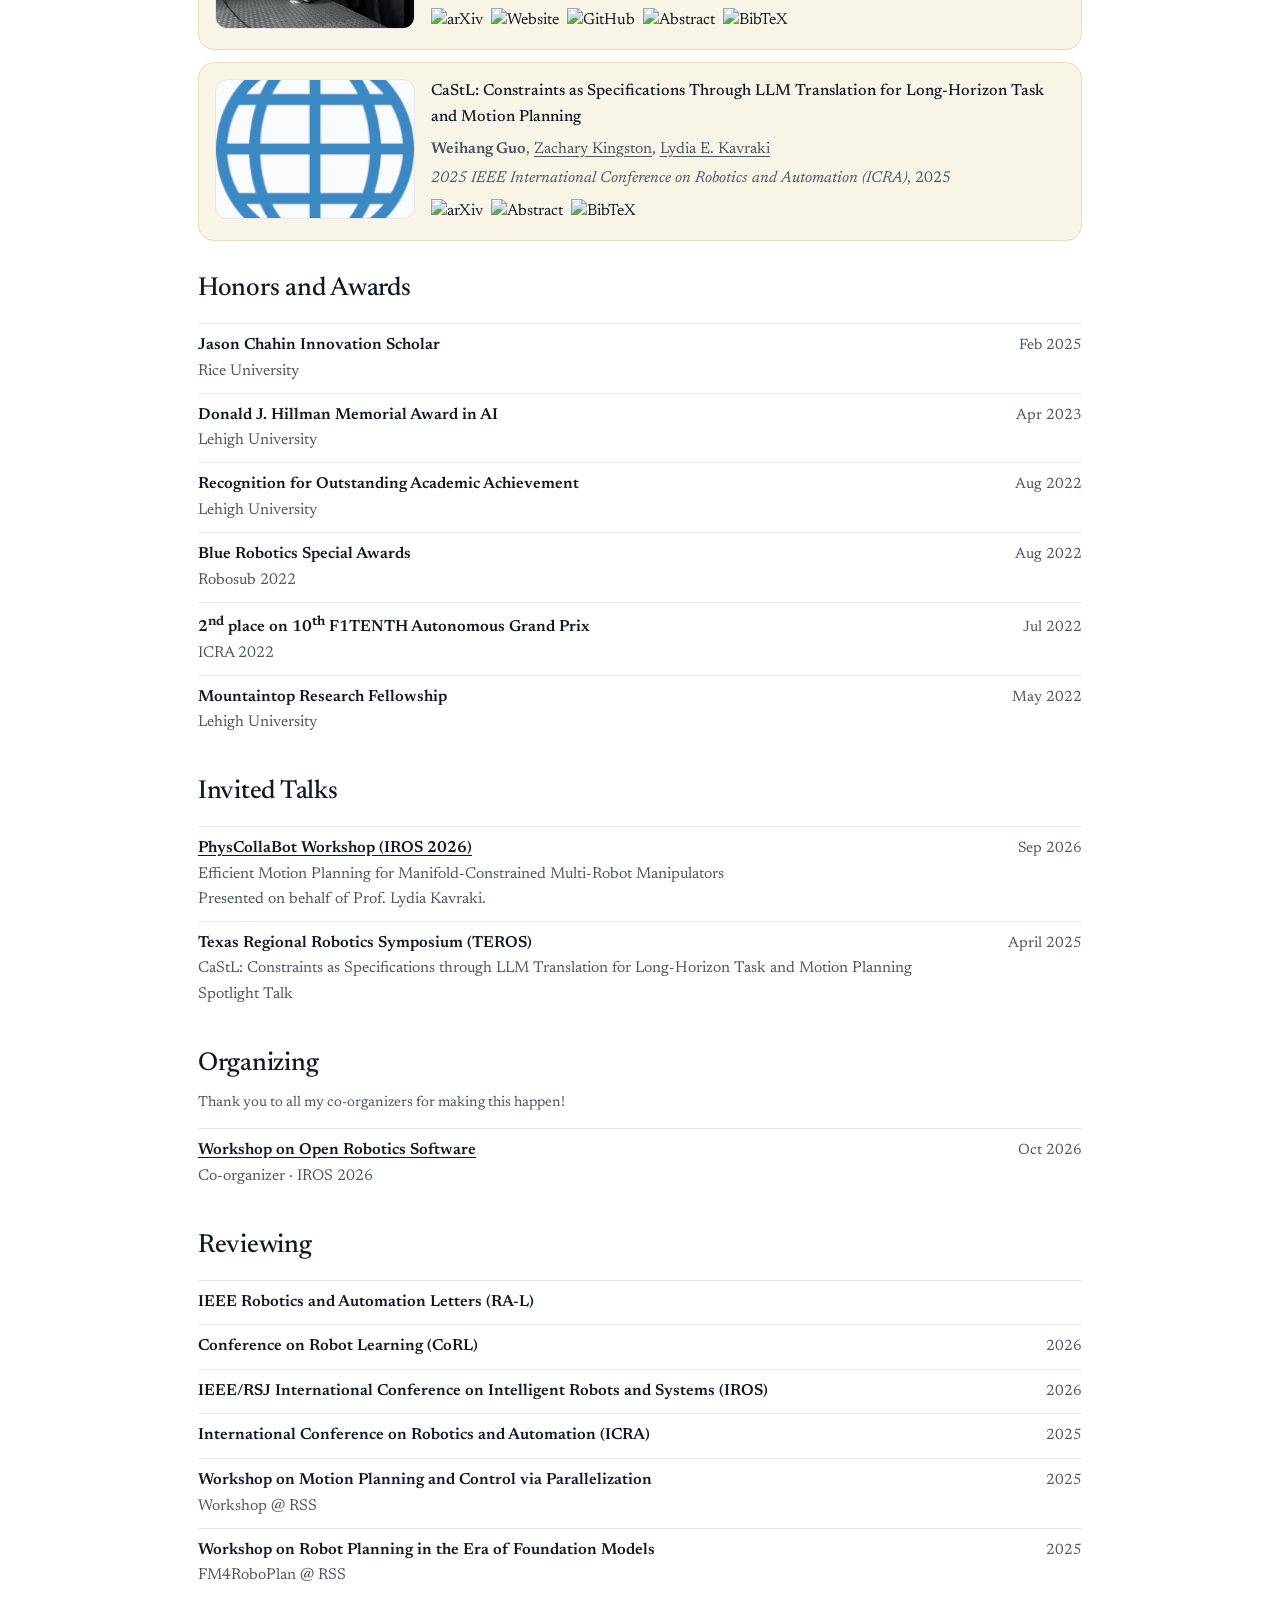
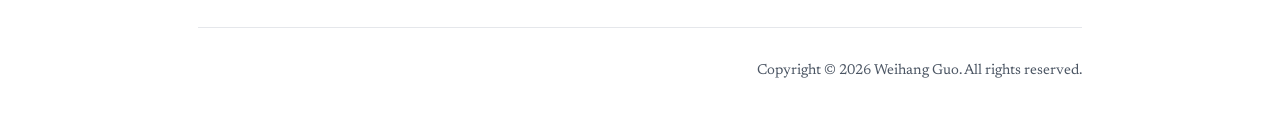
==== commit d1d16eba: "Add X social profile link" ====
--- a/index.html
+++ b/index.html
@@ -11,7 +11,7 @@
     <link rel="preconnect" href="https://fonts.googleapis.com">
     <link rel="preconnect" href="https://fonts.gstatic.com" crossorigin>
     <link rel="stylesheet" href="https://fonts.googleapis.com/css2?family=Newsreader:ital,opsz,wght@0,6..72,400;0,6..72,500;0,6..72,600;1,6..72,400;1,6..72,500;1,6..72,600&amp;display=swap">
-    <link rel="stylesheet" type="text/css" href="stylesheet.css?v=20260930-research-marker-underline">
+    <link rel="stylesheet" type="text/css" href="stylesheet.css?v=20261017-social-x">
     <script src="cover.js" defer></script>
     <script src="research-tooltips.js" defer></script>
     <link rel="stylesheet" href="https://cdnjs.cloudflare.com/ajax/libs/font-awesome/6.5.0/css/all.min.css">
@@ -88,6 +88,9 @@
             </a><span class="links-separator" aria-hidden="true">·</span>
             <a target="_blank" rel="noopener noreferrer" href="https://www.linkedin.com/in/weihang-guo-95519a206/" title="LinkedIn" aria-label="LinkedIn">
               <i class="fa-brands fa-linkedin" aria-hidden="true"></i>
+            </a><span class="links-separator" aria-hidden="true">·</span>
+            <a target="_blank" rel="noopener noreferrer" href="https://x.com/Weihang404" title="X" aria-label="X">
+              <i class="fa-brands fa-x-twitter" aria-hidden="true"></i>
             </a>
           </nav>
         </div>
--- a/stylesheet.css
+++ b/stylesheet.css
@@ -163,7 +163,7 @@
   .cover .hero{ display: flex; flex-direction: column; padding: 22px; gap: 20px; }
   .cover .avatar-container{ order: -1; flex-direction: row; justify-content: space-between; width: 100%; }
   .cover .avatar{ width: 80px; height: 80px; }
-  .cover .links{ margin: 0; gap: 10px; }
+  .cover .links{ margin: 0; gap: 4px; }
   .cover .links-separator{ display: none; }
   .cover .links a{ display: grid; place-items: center; min-width: 28px; min-height: 44px; }
   .cover .name{ font-size: clamp(1.75rem, 8.5vw, 2.375rem); }
@@ -284,7 +284,7 @@
 .links {
   display: flex;
   justify-content: center;
-  gap: 12px;
+  gap: 6px;
   margin-top: 10px;
   font-size: 20px;
 }
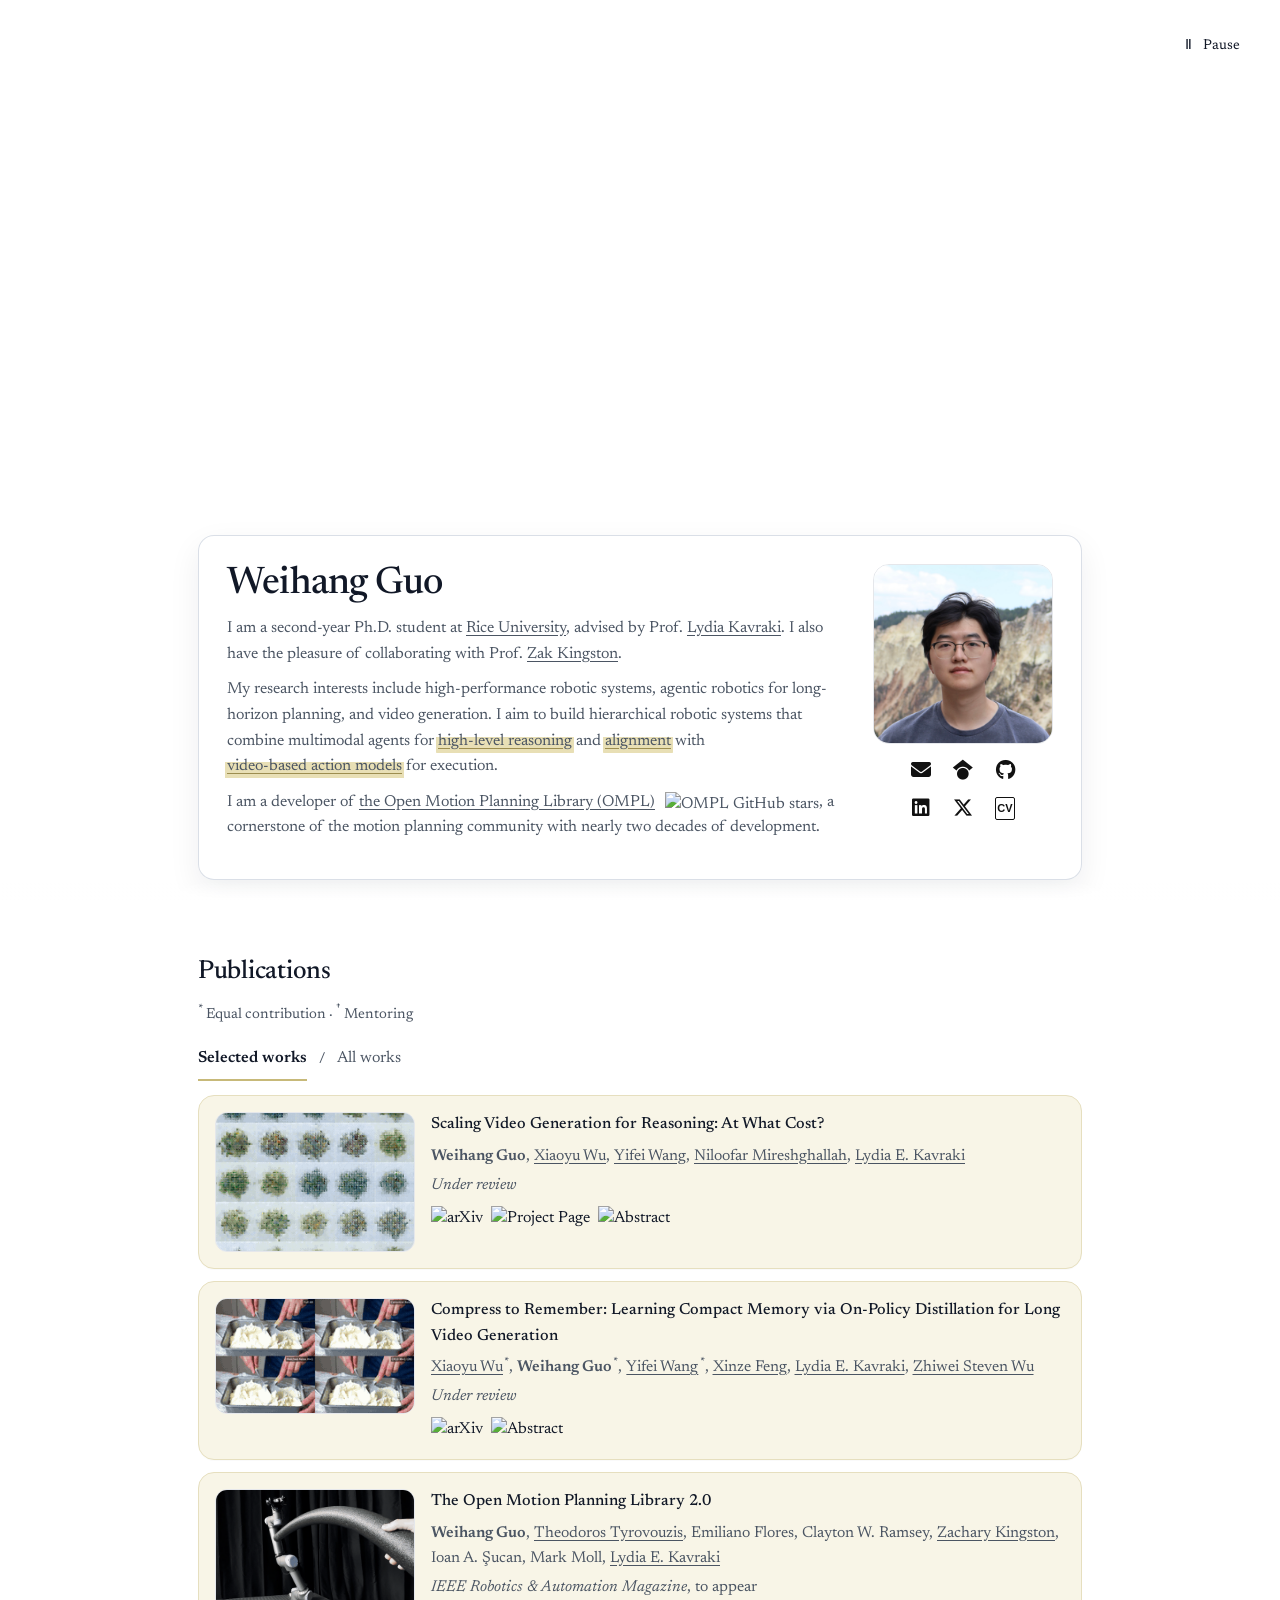
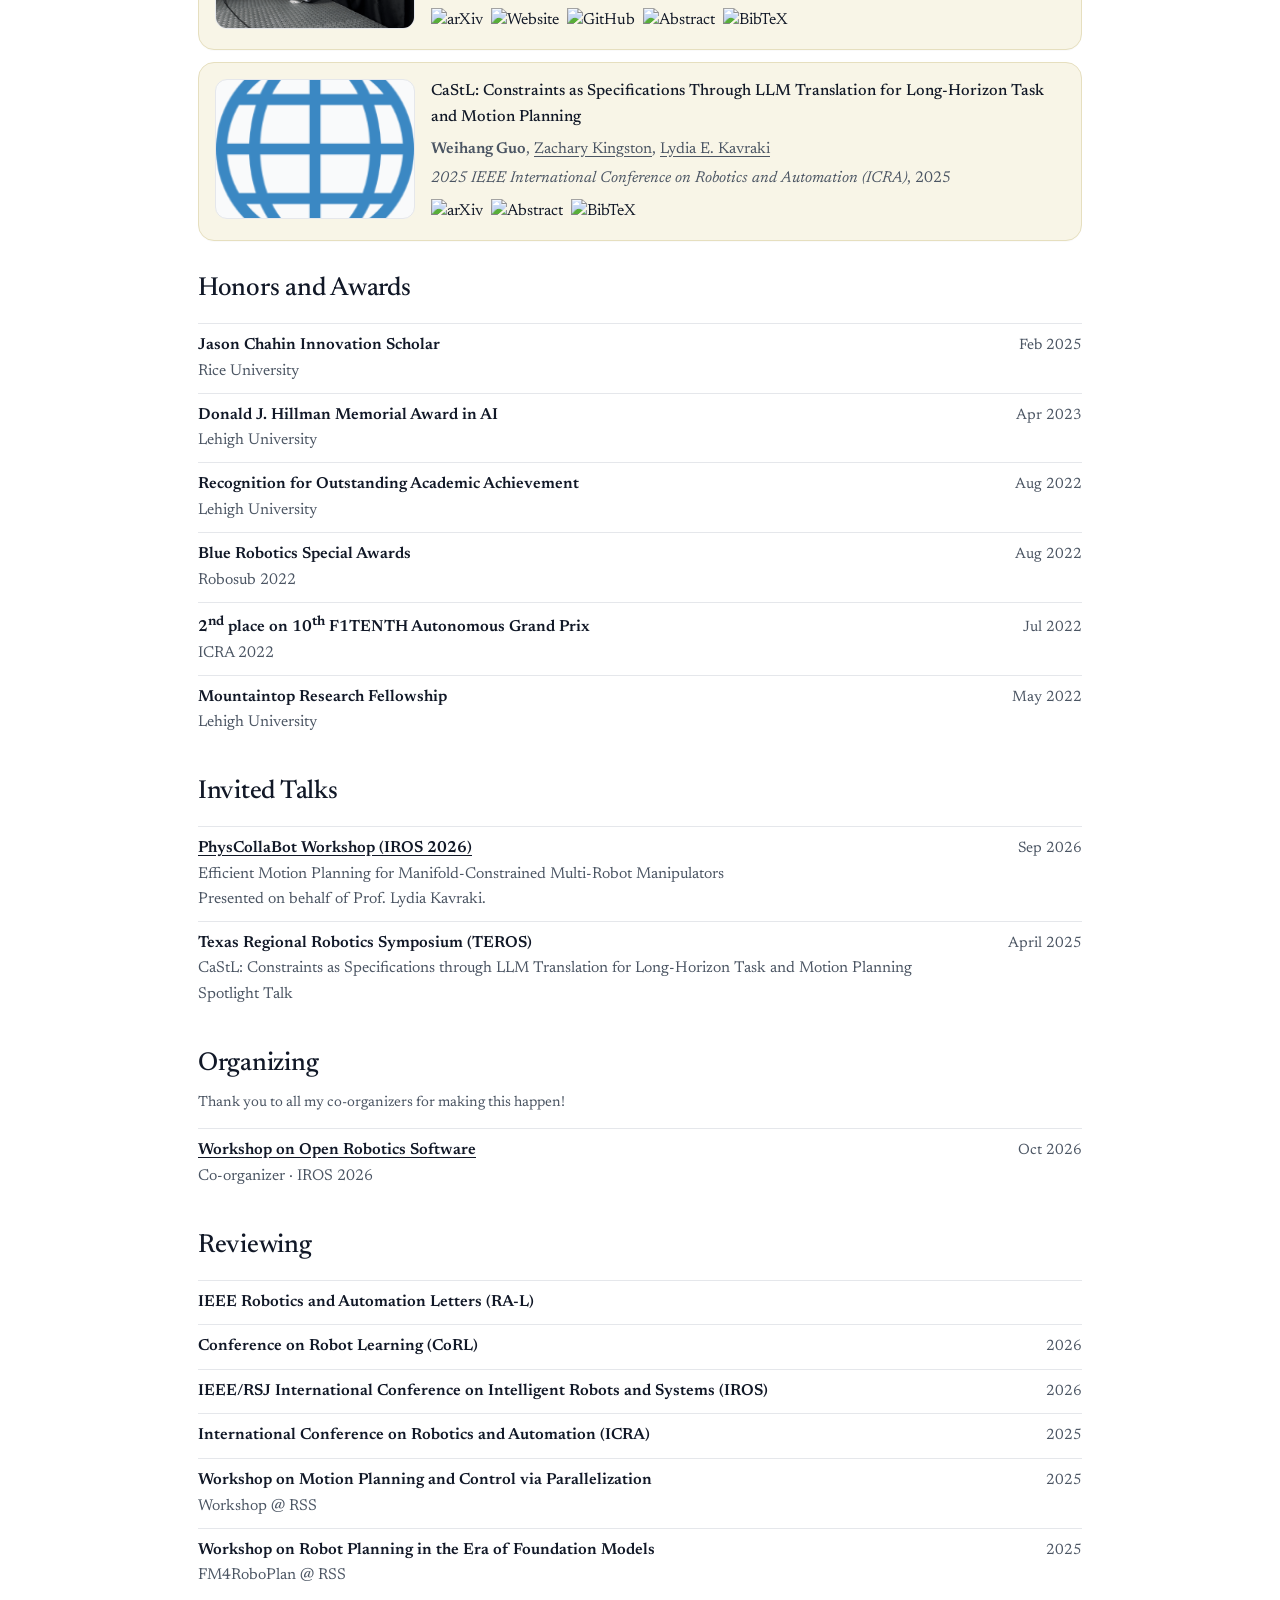
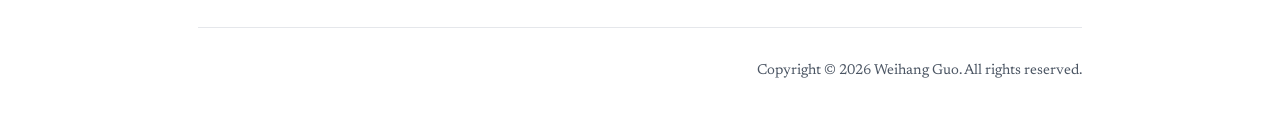
==== commit 18bbbc63: "Update CV and arrange profile icons in two compact rows" ====
--- a/index.html
+++ b/index.html
@@ -11,7 +11,7 @@
     <link rel="preconnect" href="https://fonts.googleapis.com">
     <link rel="preconnect" href="https://fonts.gstatic.com" crossorigin>
     <link rel="stylesheet" href="https://fonts.googleapis.com/css2?family=Newsreader:ital,opsz,wght@0,6..72,400;0,6..72,500;0,6..72,600;1,6..72,400;1,6..72,500;1,6..72,600&amp;display=swap">
-    <link rel="stylesheet" type="text/css" href="stylesheet.css?v=20261017-social-x">
+    <link rel="stylesheet" type="text/css" href="stylesheet.css?v=20261018-cv-icons">
     <script src="cover.js" defer></script>
     <script src="research-tooltips.js" defer></script>
     <link rel="stylesheet" href="https://cdnjs.cloudflare.com/ajax/libs/font-awesome/6.5.0/css/all.min.css">
@@ -79,18 +79,21 @@
           <nav class="links" aria-label="Contact and profiles">
             <a href="mailto:wg25@rice.edu" title="Email" aria-label="Email">
               <i class="fa-solid fa-envelope"></i>
-            </a><span class="links-separator" aria-hidden="true">·</span>
+            </a>
             <a target="_blank" href="https://scholar.google.com/citations?user=wMvaTUMAAAAJ&hl=en" title="Google Scholar" aria-label="Google Scholar">
               <i class="fa-brands fa-google-scholar"></i>
-            </a><span class="links-separator" aria-hidden="true">·</span>
+            </a>
             <a target="_blank" href="https://github.com/WeihangGuo" title="GitHub" aria-label="GitHub">
               <i class="fa-brands fa-github"></i>
-            </a><span class="links-separator" aria-hidden="true">·</span>
+            </a>
             <a target="_blank" rel="noopener noreferrer" href="https://www.linkedin.com/in/weihang-guo-95519a206/" title="LinkedIn" aria-label="LinkedIn">
               <i class="fa-brands fa-linkedin" aria-hidden="true"></i>
-            </a><span class="links-separator" aria-hidden="true">·</span>
+            </a>
             <a target="_blank" rel="noopener noreferrer" href="https://x.com/Weihang404" title="X" aria-label="X">
               <i class="fa-brands fa-x-twitter" aria-hidden="true"></i>
+            </a>
+            <a target="_blank" rel="noopener noreferrer" href="cv.pdf?v=20261018" title="CV (PDF)" aria-label="View CV (PDF)">
+              <span class="cv-icon" aria-hidden="true">CV</span>
             </a>
           </nav>
         </div>
--- a/stylesheet.css
+++ b/stylesheet.css
@@ -163,9 +163,7 @@
   .cover .hero{ display: flex; flex-direction: column; padding: 22px; gap: 20px; }
   .cover .avatar-container{ order: -1; flex-direction: row; justify-content: space-between; width: 100%; }
   .cover .avatar{ width: 80px; height: 80px; }
-  .cover .links{ margin: 0; gap: 4px; }
-  .cover .links-separator{ display: none; }
-  .cover .links a{ display: grid; place-items: center; min-width: 28px; min-height: 44px; }
+  .cover .links{ margin: 0; }
   .cover .name{ font-size: clamp(1.75rem, 8.5vw, 2.375rem); }
   .cover .hero-text p:last-child{ margin-bottom: 0; }
   .cover-pause{ right: 18px; top: 18px; padding: 10px 13px; }
@@ -282,14 +280,19 @@
 }
 
 .links {
-  display: flex;
+  display: grid;
+  grid-template-columns: repeat(3, 36px);
   justify-content: center;
-  gap: 6px;
-  margin-top: 10px;
+  gap: 2px 6px;
+  margin-top: 8px;
   font-size: 20px;
 }
 
 .links a {
+  display: grid;
+  place-items: center;
+  min-width: 36px;
+  min-height: 36px;
   color: #111;
   text-decoration: none;
   transition: transform 0.15s ease, opacity 0.15s ease;
@@ -298,6 +301,16 @@
 .links a:hover {
   transform: translateY(-2px);
   opacity: 0.7;
+}
+
+.cv-icon{
+  display: grid;
+  place-items: center;
+  width: 20px;
+  height: 23px;
+  border: 1.5px solid currentColor;
+  border-radius: 2px;
+  font: 600 11px/1 Arial, sans-serif;
 }
 
 /* ---------- Sections ---------- */
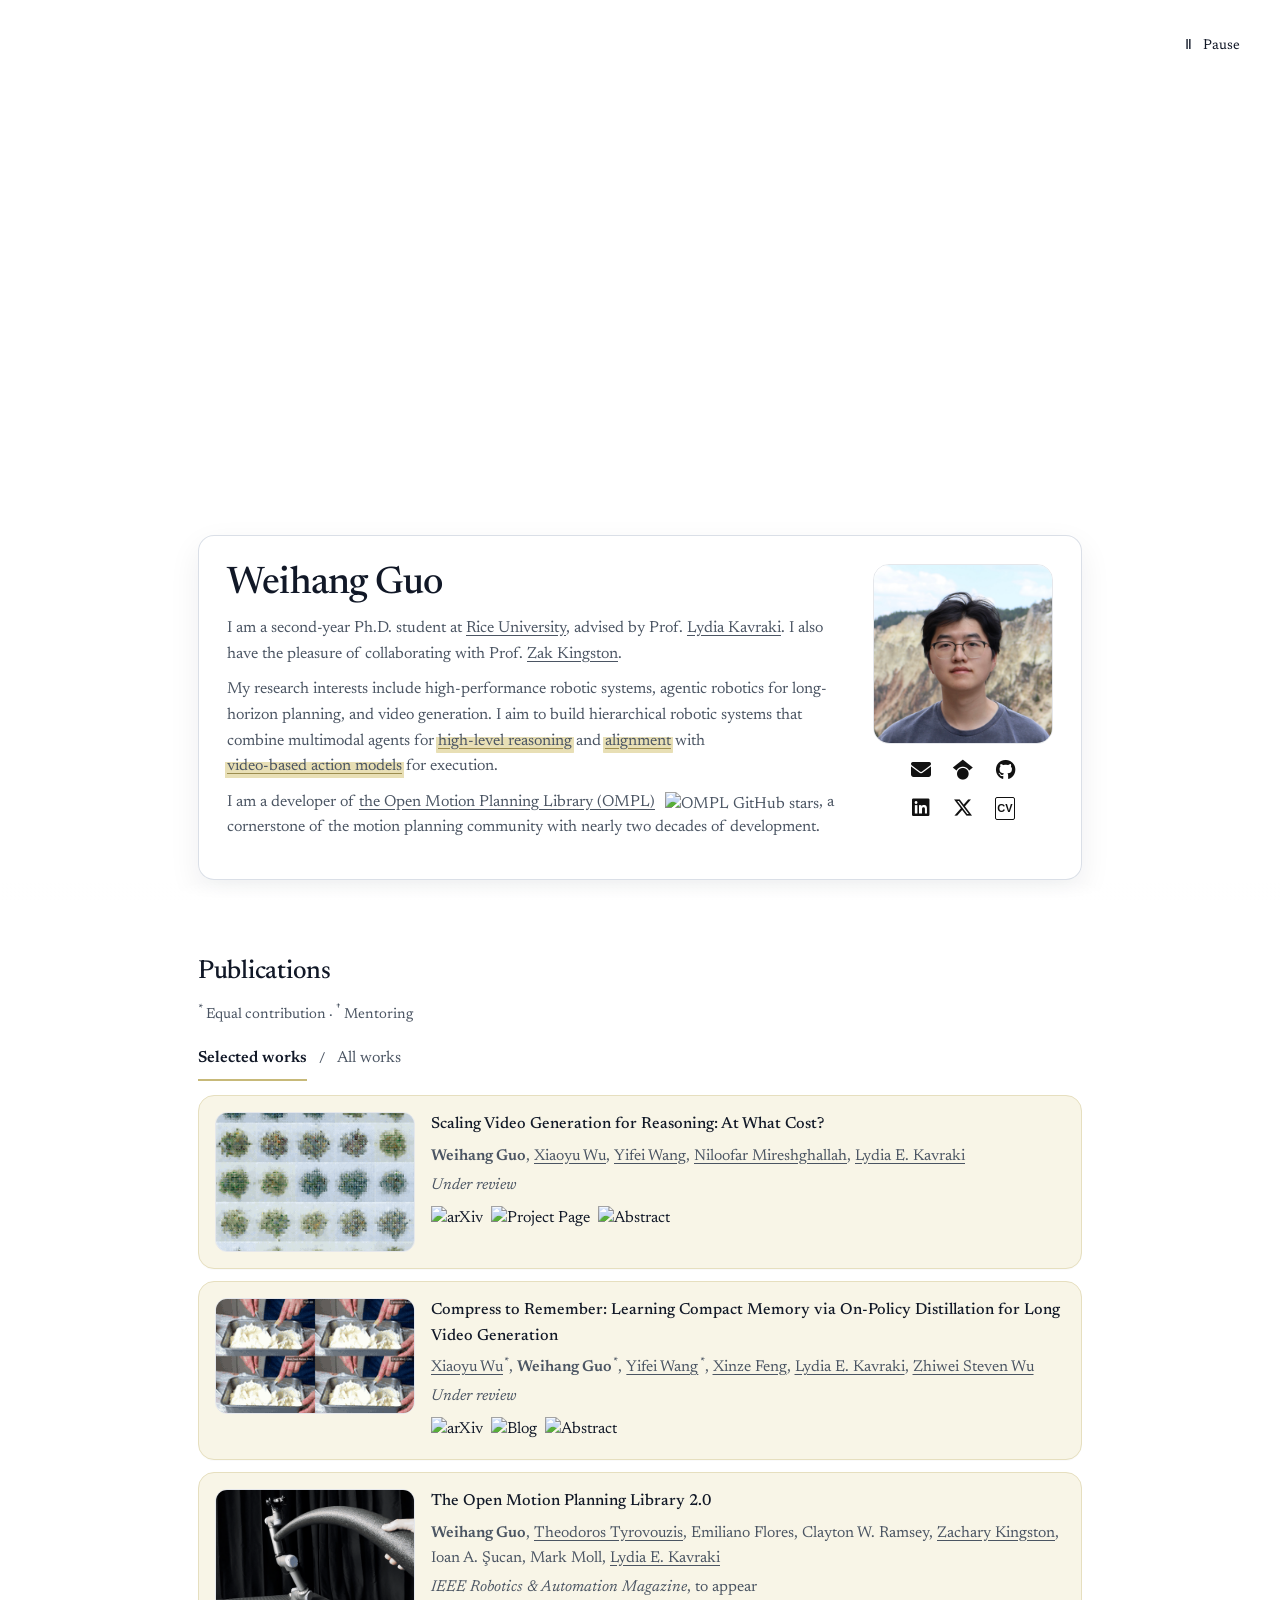
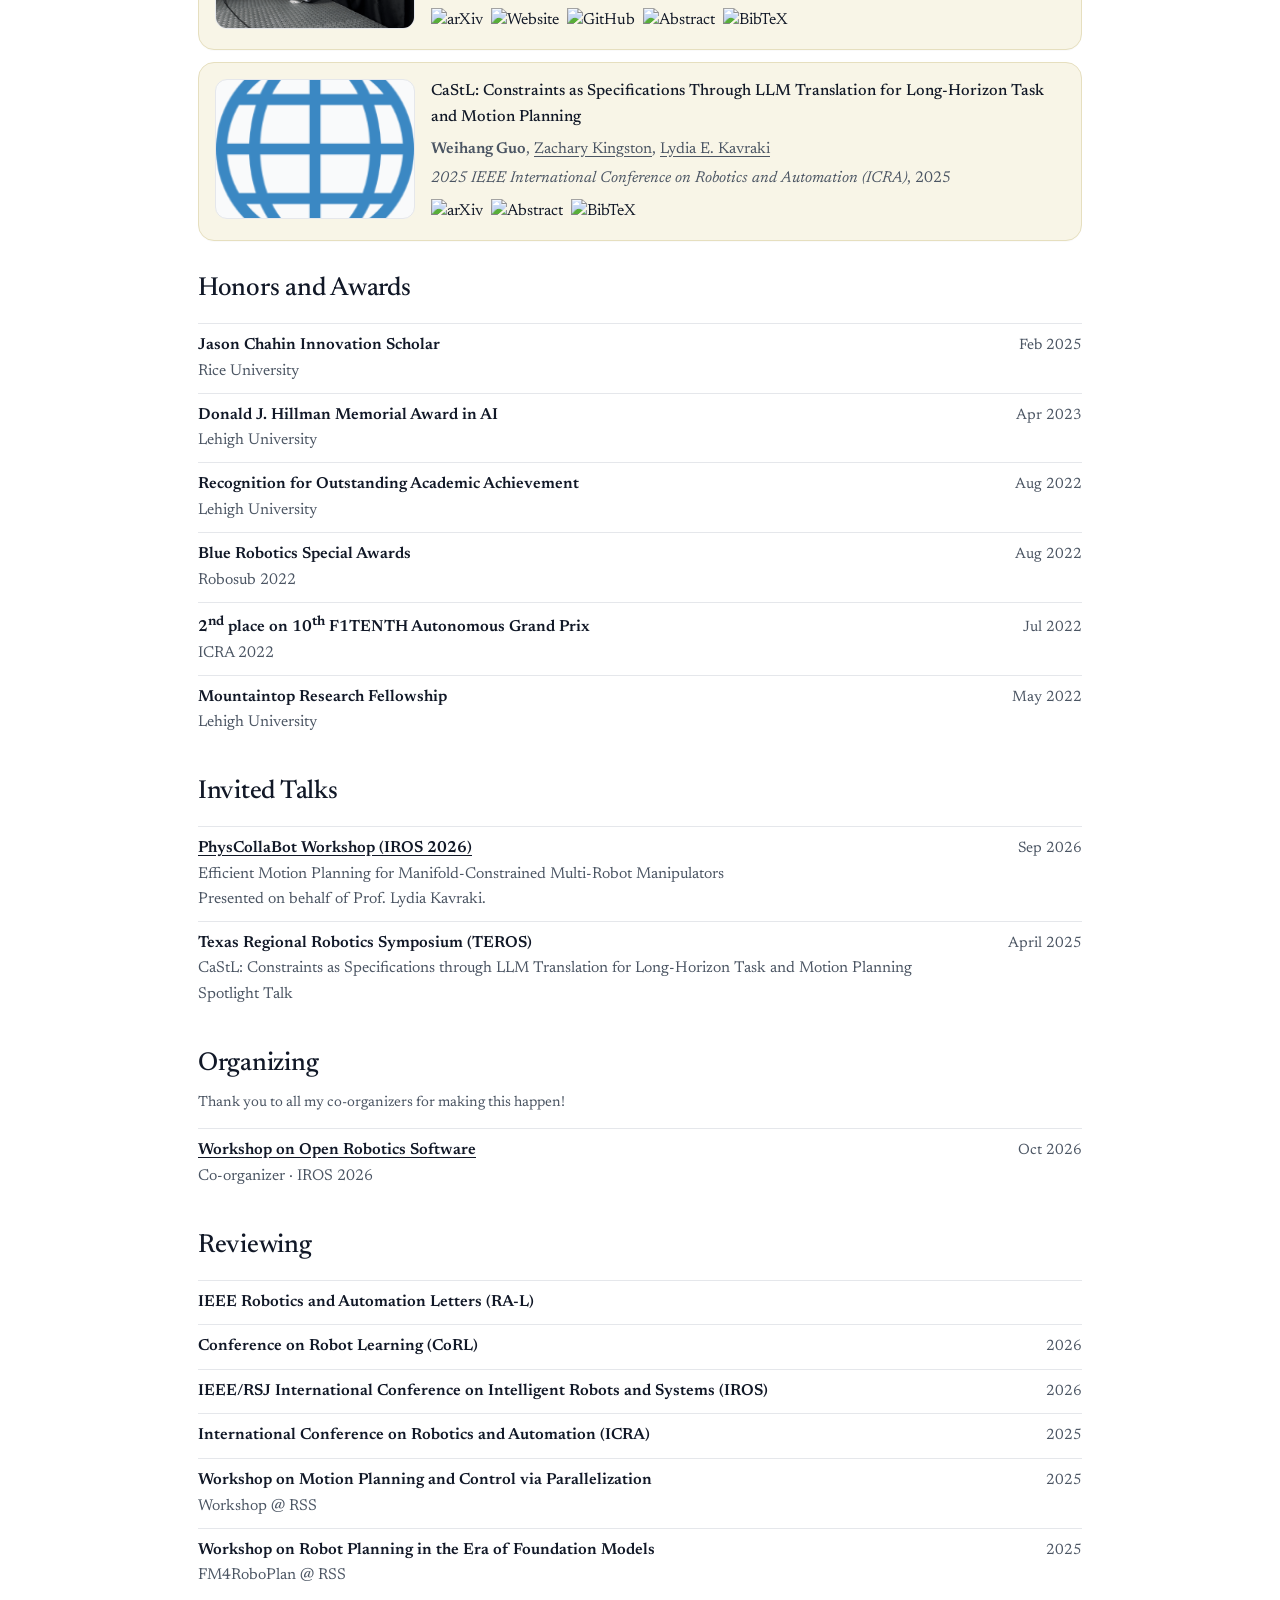
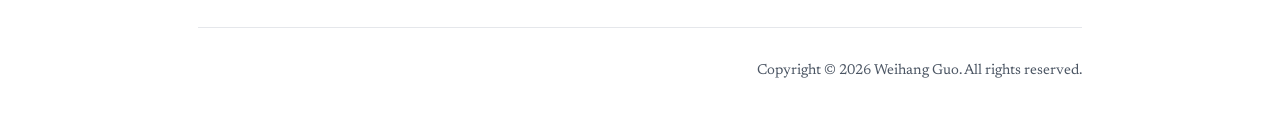
==== commit e404d195: "Add blog link for Compress to Remember" ====
--- a/index.html
+++ b/index.html
@@ -178,6 +178,9 @@
               <a target="_blank" href="https://arxiv.org/abs/2609.36364">
                 <img src="https://img.shields.io/badge/arXiv-2609.36364-b31b1b.svg" alt="arXiv">
               </a>
+              <a target="_blank" rel="noopener noreferrer" href="https://nicholas0228.github.io/blog/compress-to-remember/">
+                <img src="https://img.shields.io/badge/Blog-428bca.svg" alt="Blog">
+              </a>
               <a onclick="document.getElementById('abs-wu2026pacc').style.display = document.getElementById('abs-wu2026pacc').style.display === 'block' ? 'none' : 'block'">
                 <img src="https://img.shields.io/badge/Abstract-374151.svg" alt="Abstract">
               </a>
@@ -647,6 +650,11 @@
           if (paper.links.project) {
             linksHtml += `<a target="_blank" rel="noopener noreferrer" href="${paper.links.project}">
               <img src="https://img.shields.io/badge/Project_Page-428bca.svg" alt="Project Page">
+            </a>\n`;
+          }
+          if (paper.links.blog) {
+            linksHtml += `<a target="_blank" rel="noopener noreferrer" href="${paper.links.blog}">
+              <img src="https://img.shields.io/badge/Blog-428bca.svg" alt="Blog">
             </a>\n`;
           }
           if (paper.links.website) {
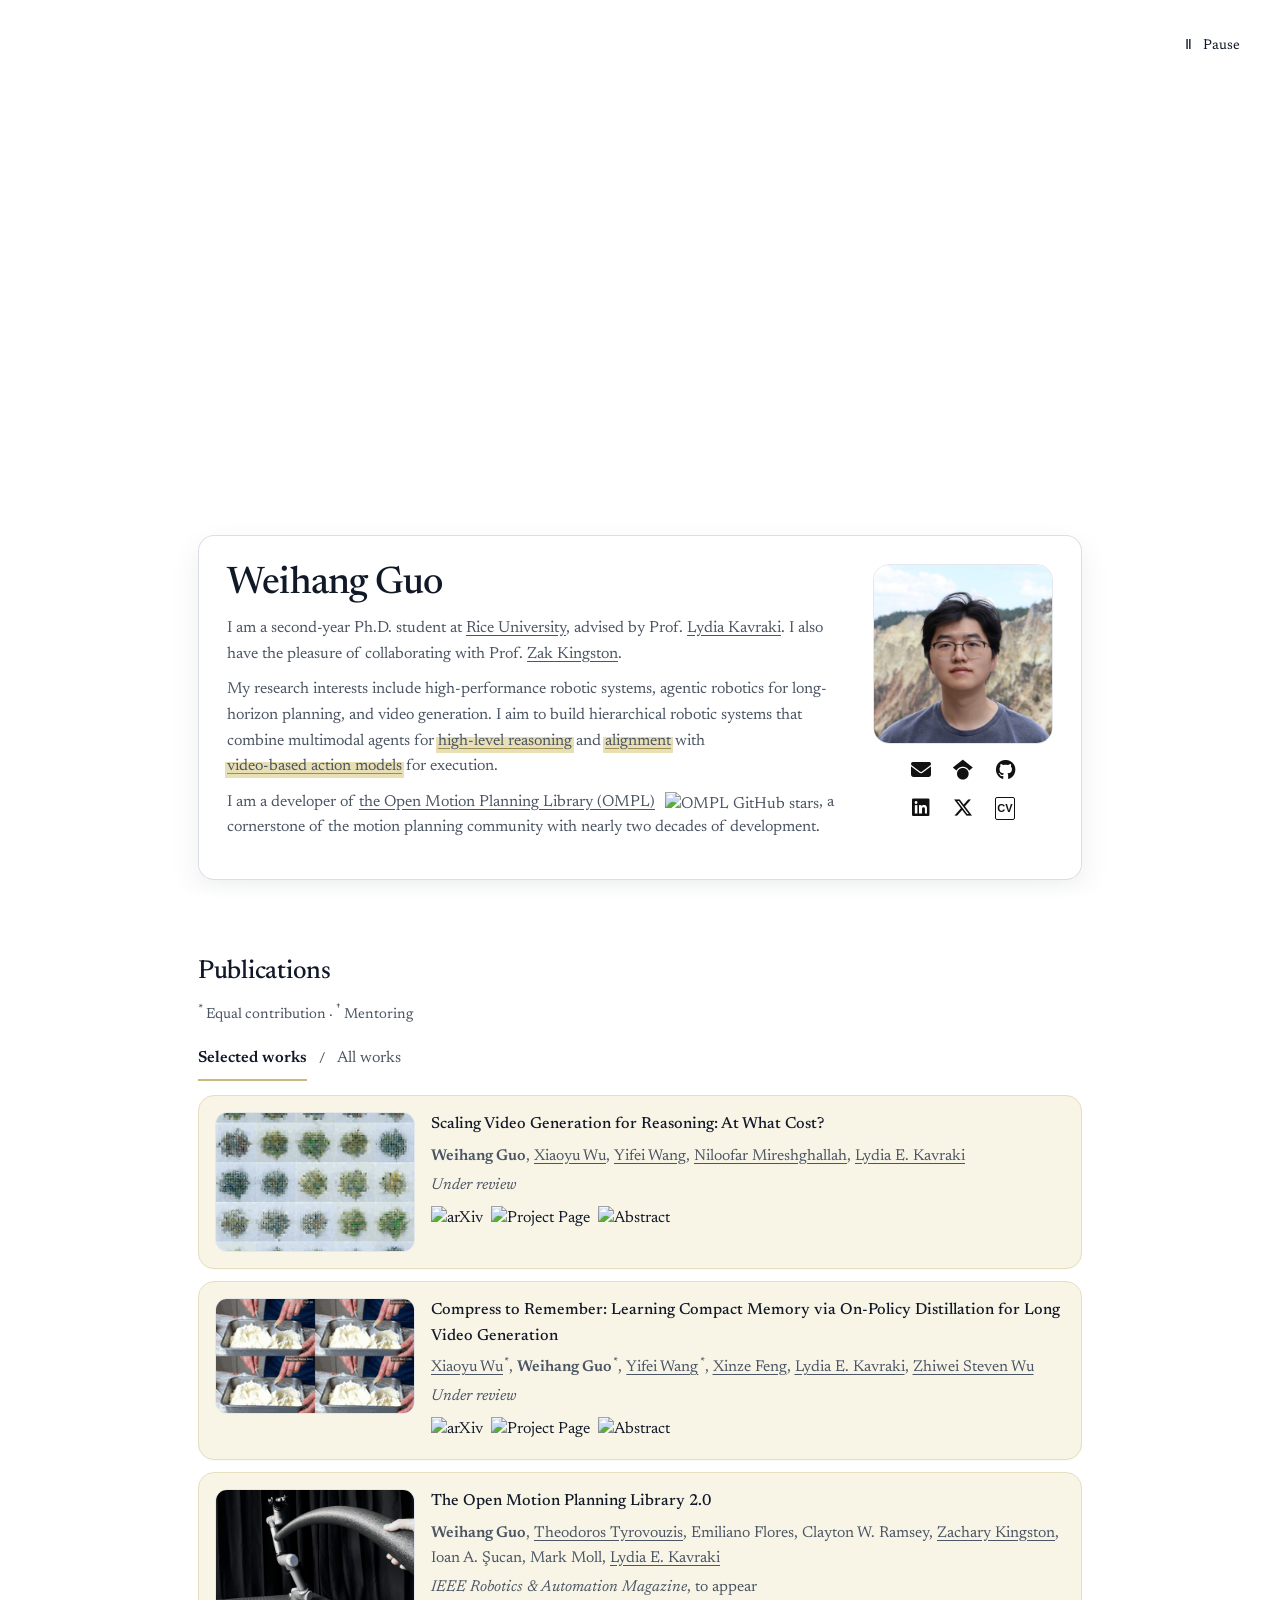
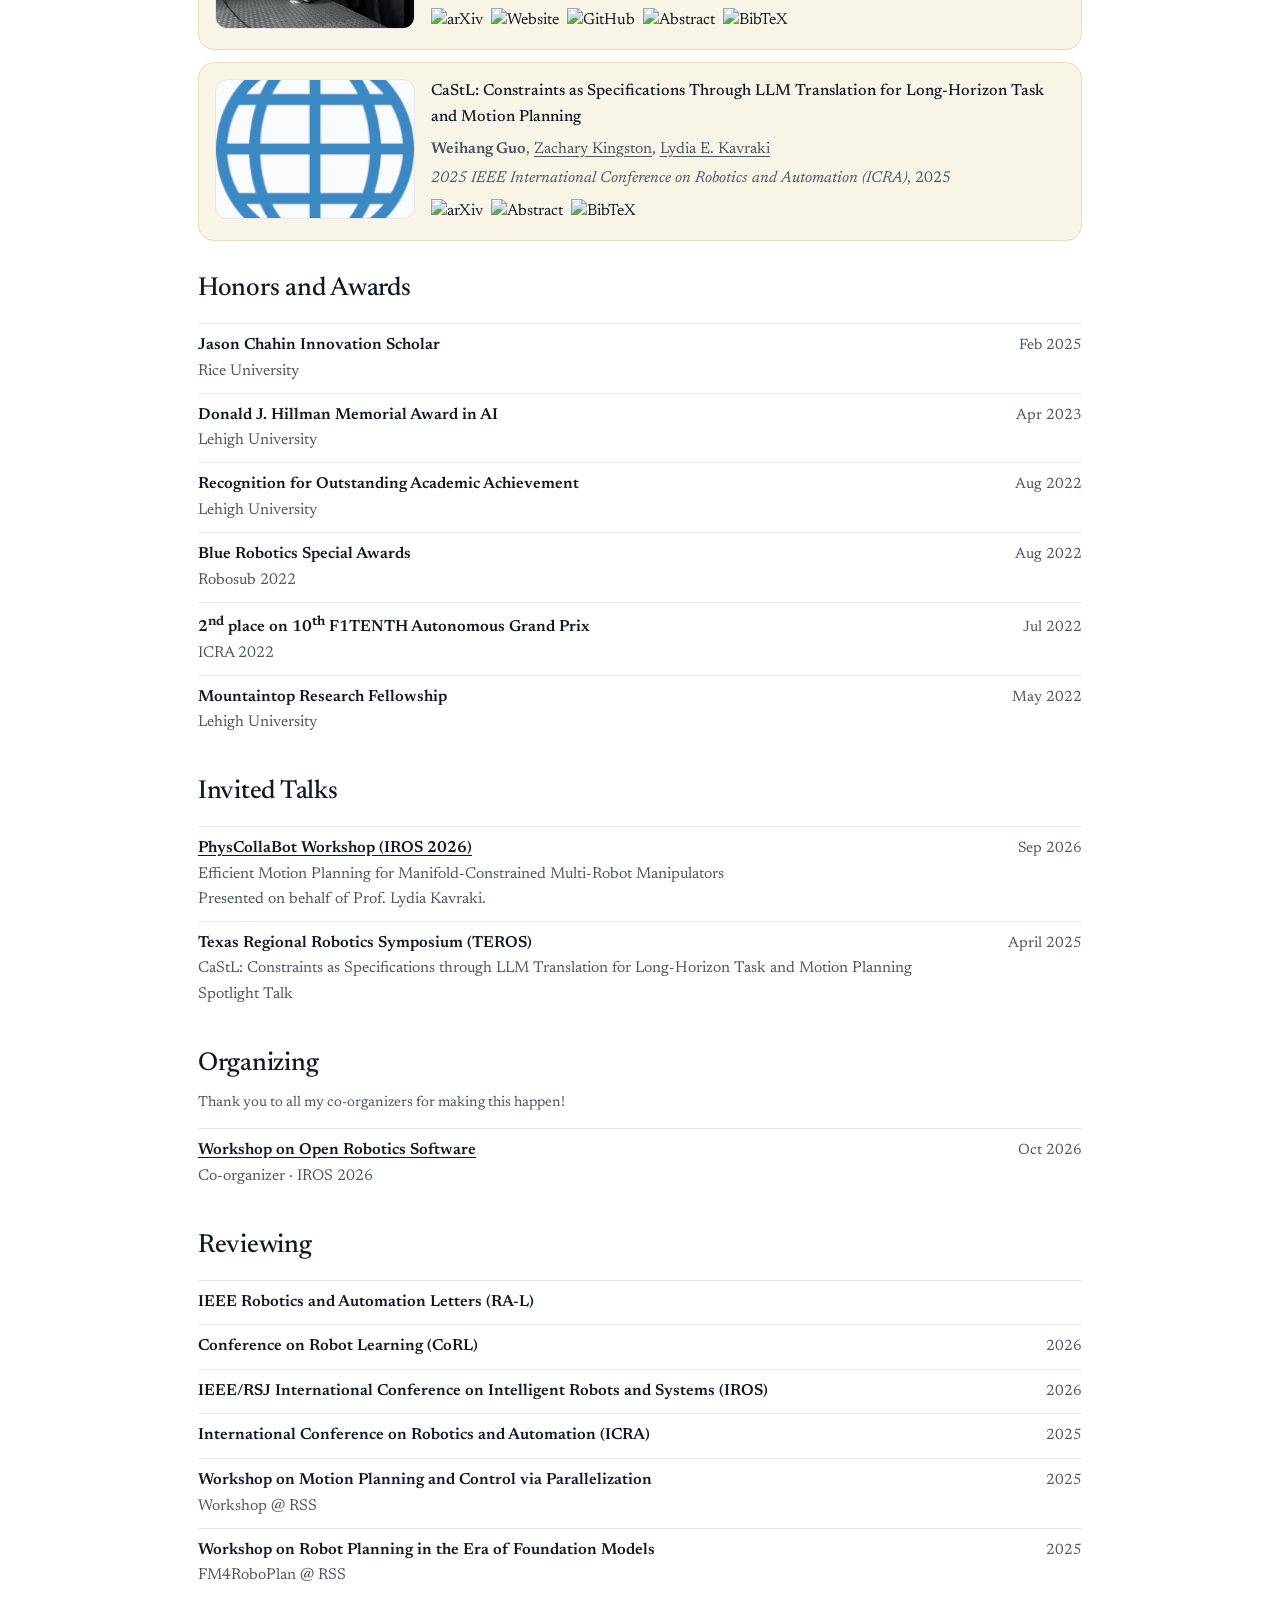
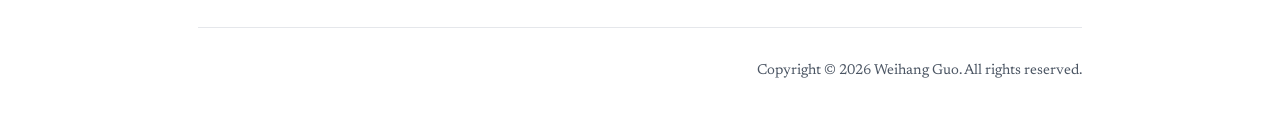
==== commit 56e2e398: "Label Compress to Remember link as Project Page" ====
--- a/index.html
+++ b/index.html
@@ -179,7 +179,7 @@
                 <img src="https://img.shields.io/badge/arXiv-2609.36364-b31b1b.svg" alt="arXiv">
               </a>
               <a target="_blank" rel="noopener noreferrer" href="https://nicholas0228.github.io/blog/compress-to-remember/">
-                <img src="https://img.shields.io/badge/Blog-428bca.svg" alt="Blog">
+                <img src="https://img.shields.io/badge/Project_Page-428bca.svg" alt="Project Page">
               </a>
               <a onclick="document.getElementById('abs-wu2026pacc').style.display = document.getElementById('abs-wu2026pacc').style.display === 'block' ? 'none' : 'block'">
                 <img src="https://img.shields.io/badge/Abstract-374151.svg" alt="Abstract">
@@ -650,11 +650,6 @@
           if (paper.links.project) {
             linksHtml += `<a target="_blank" rel="noopener noreferrer" href="${paper.links.project}">
               <img src="https://img.shields.io/badge/Project_Page-428bca.svg" alt="Project Page">
-            </a>\n`;
-          }
-          if (paper.links.blog) {
-            linksHtml += `<a target="_blank" rel="noopener noreferrer" href="${paper.links.blog}">
-              <img src="https://img.shields.io/badge/Blog-428bca.svg" alt="Blog">
             </a>\n`;
           }
           if (paper.links.website) {
